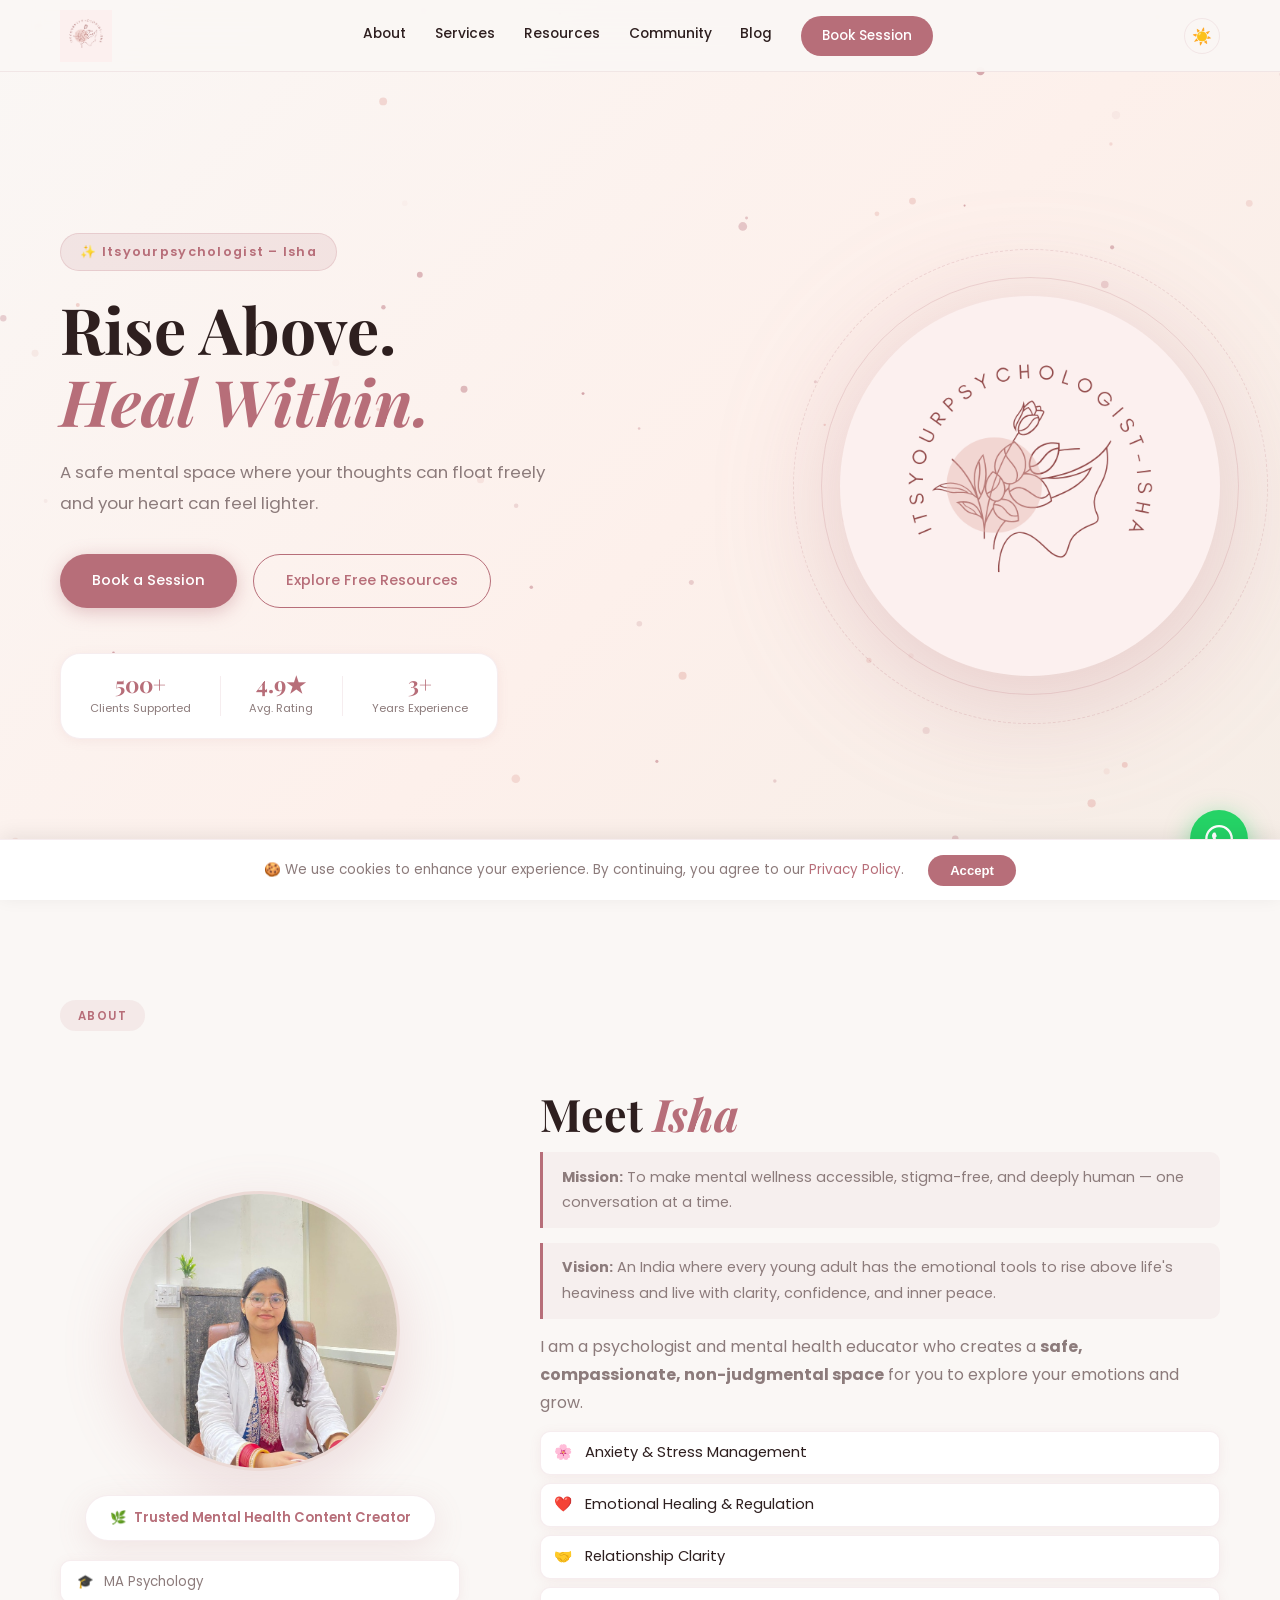
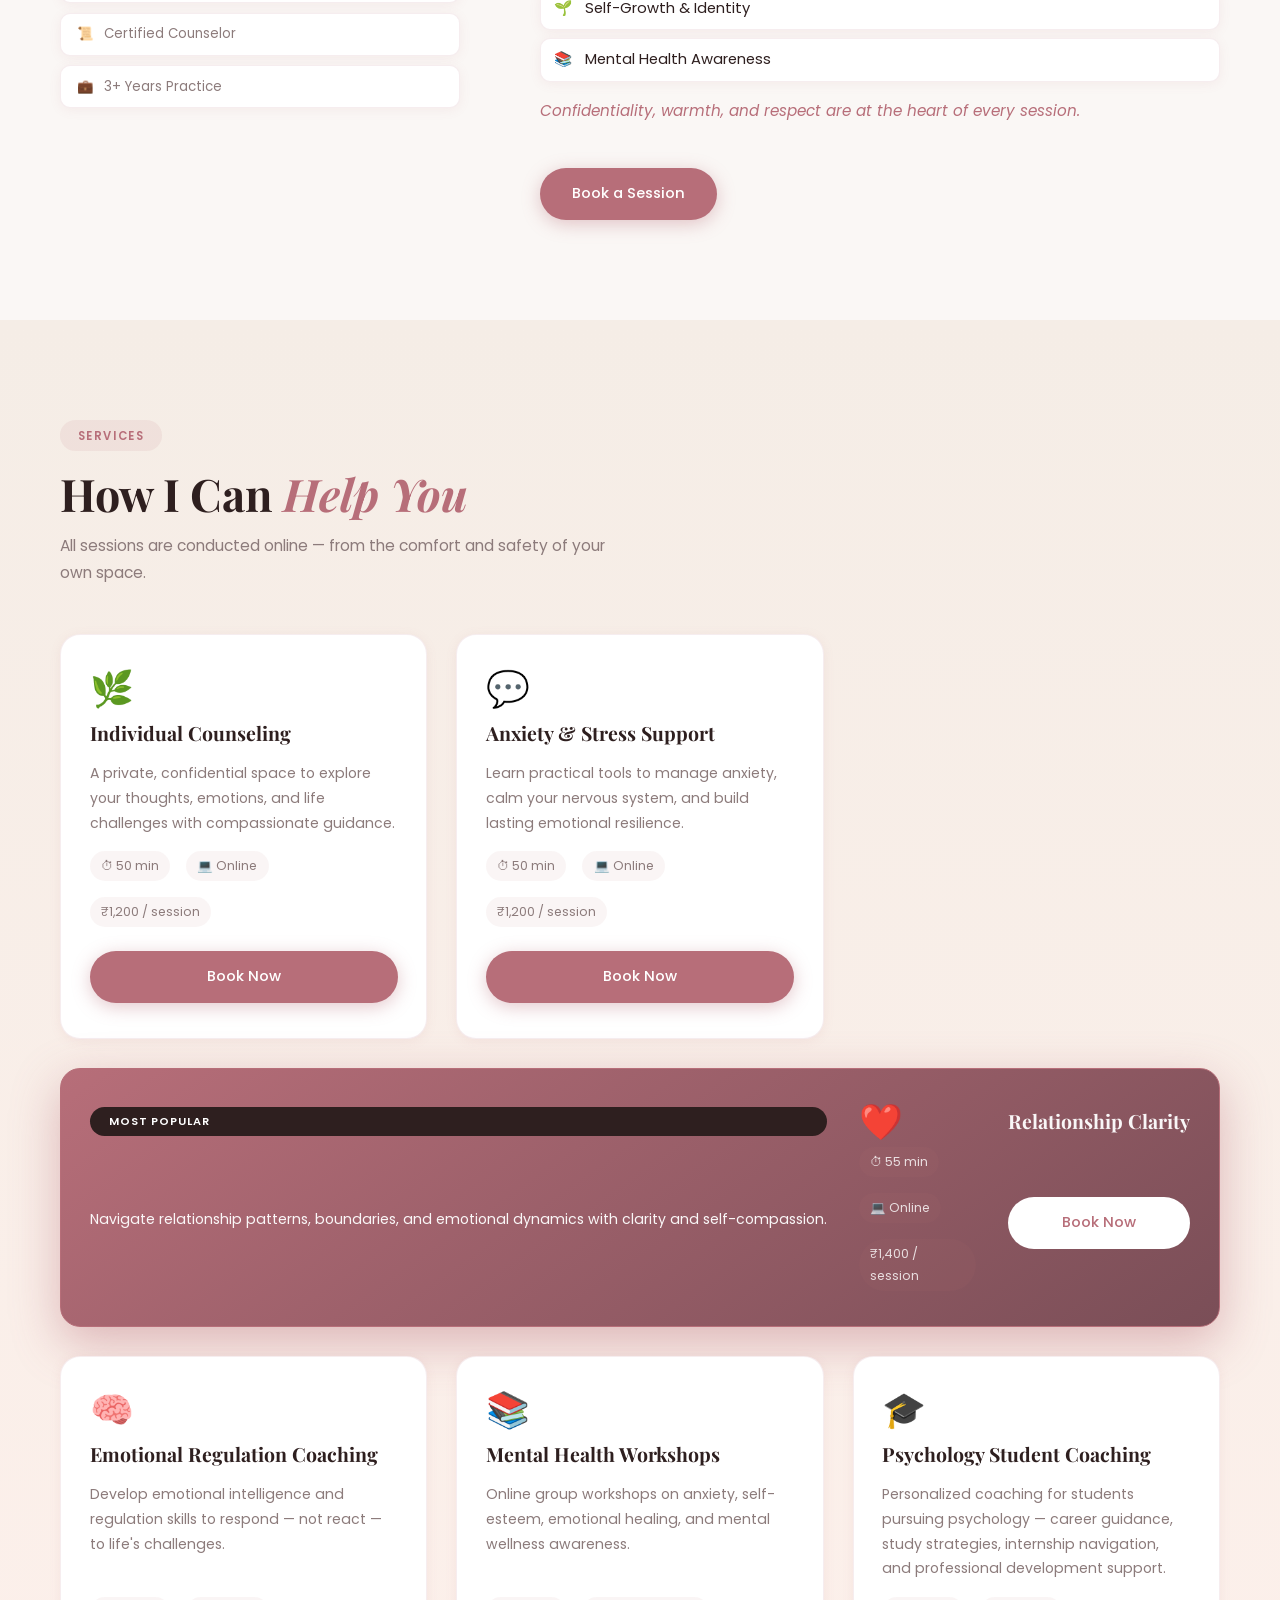
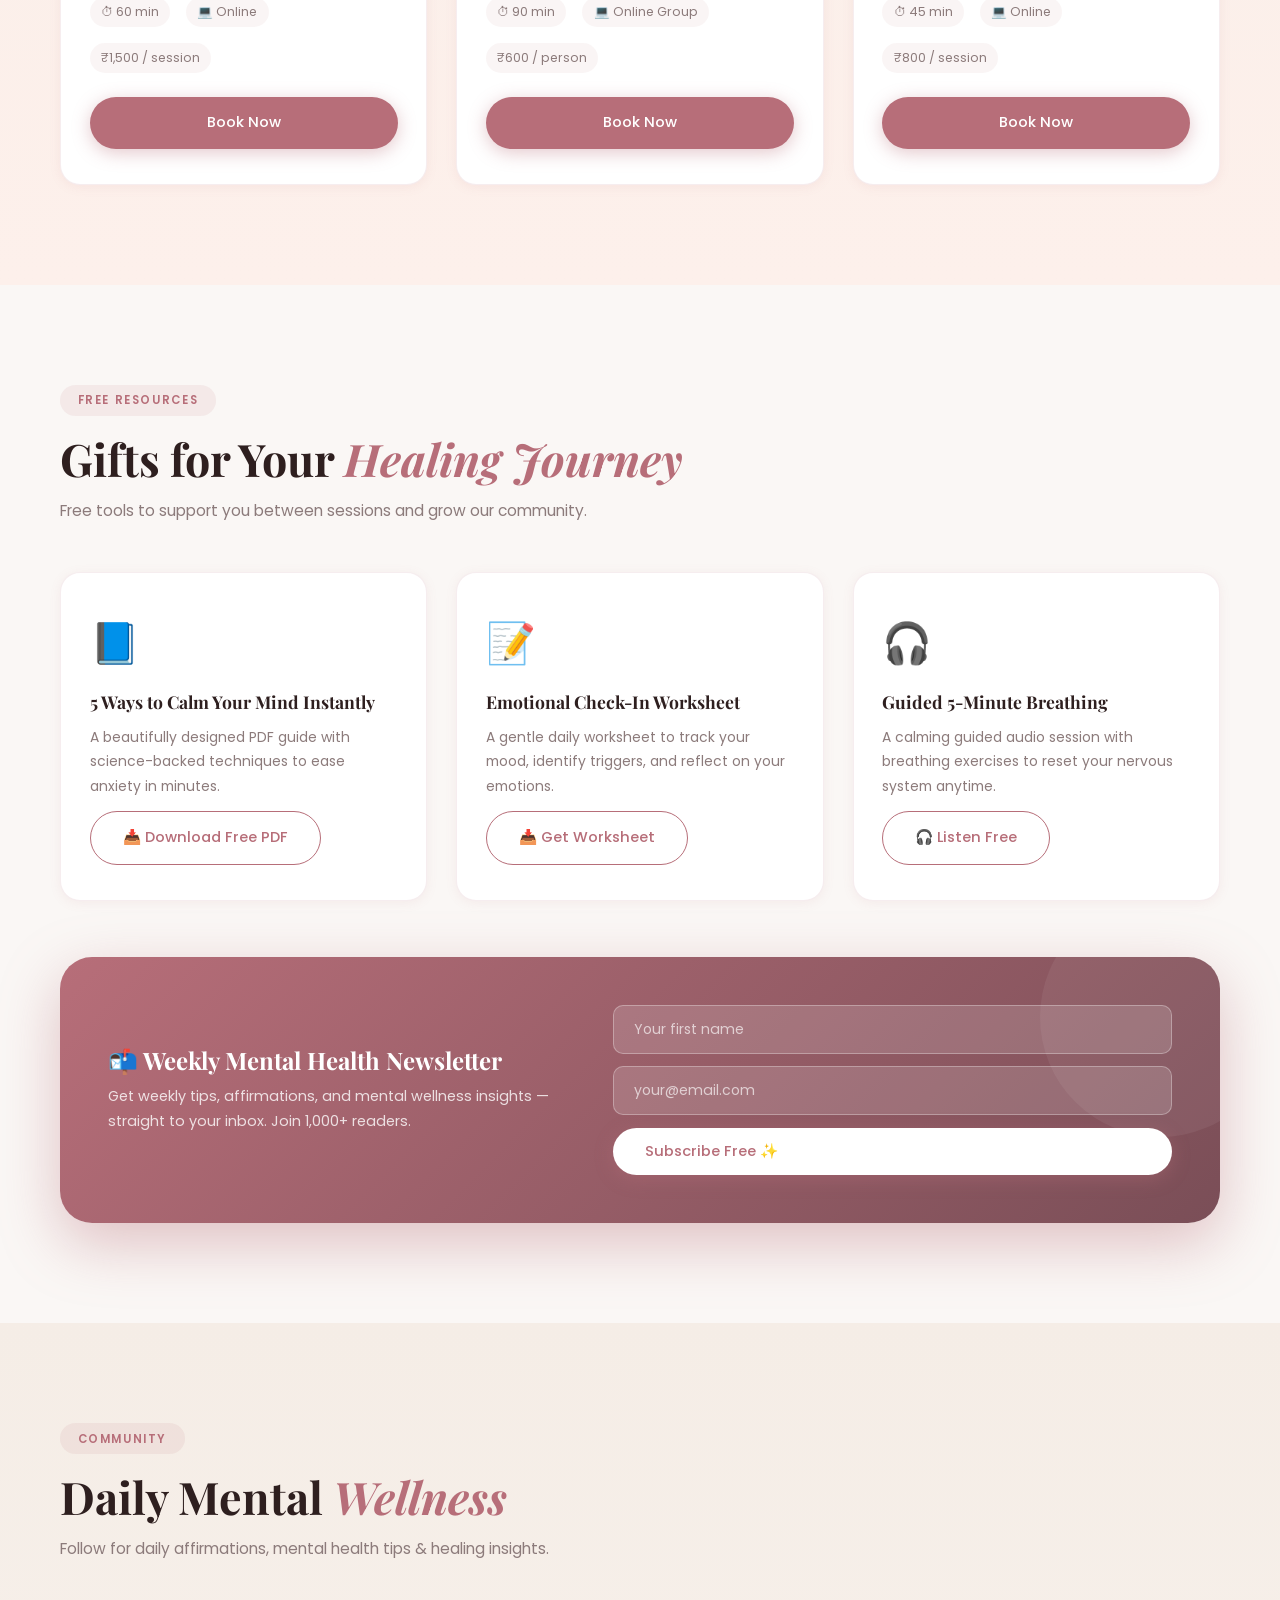
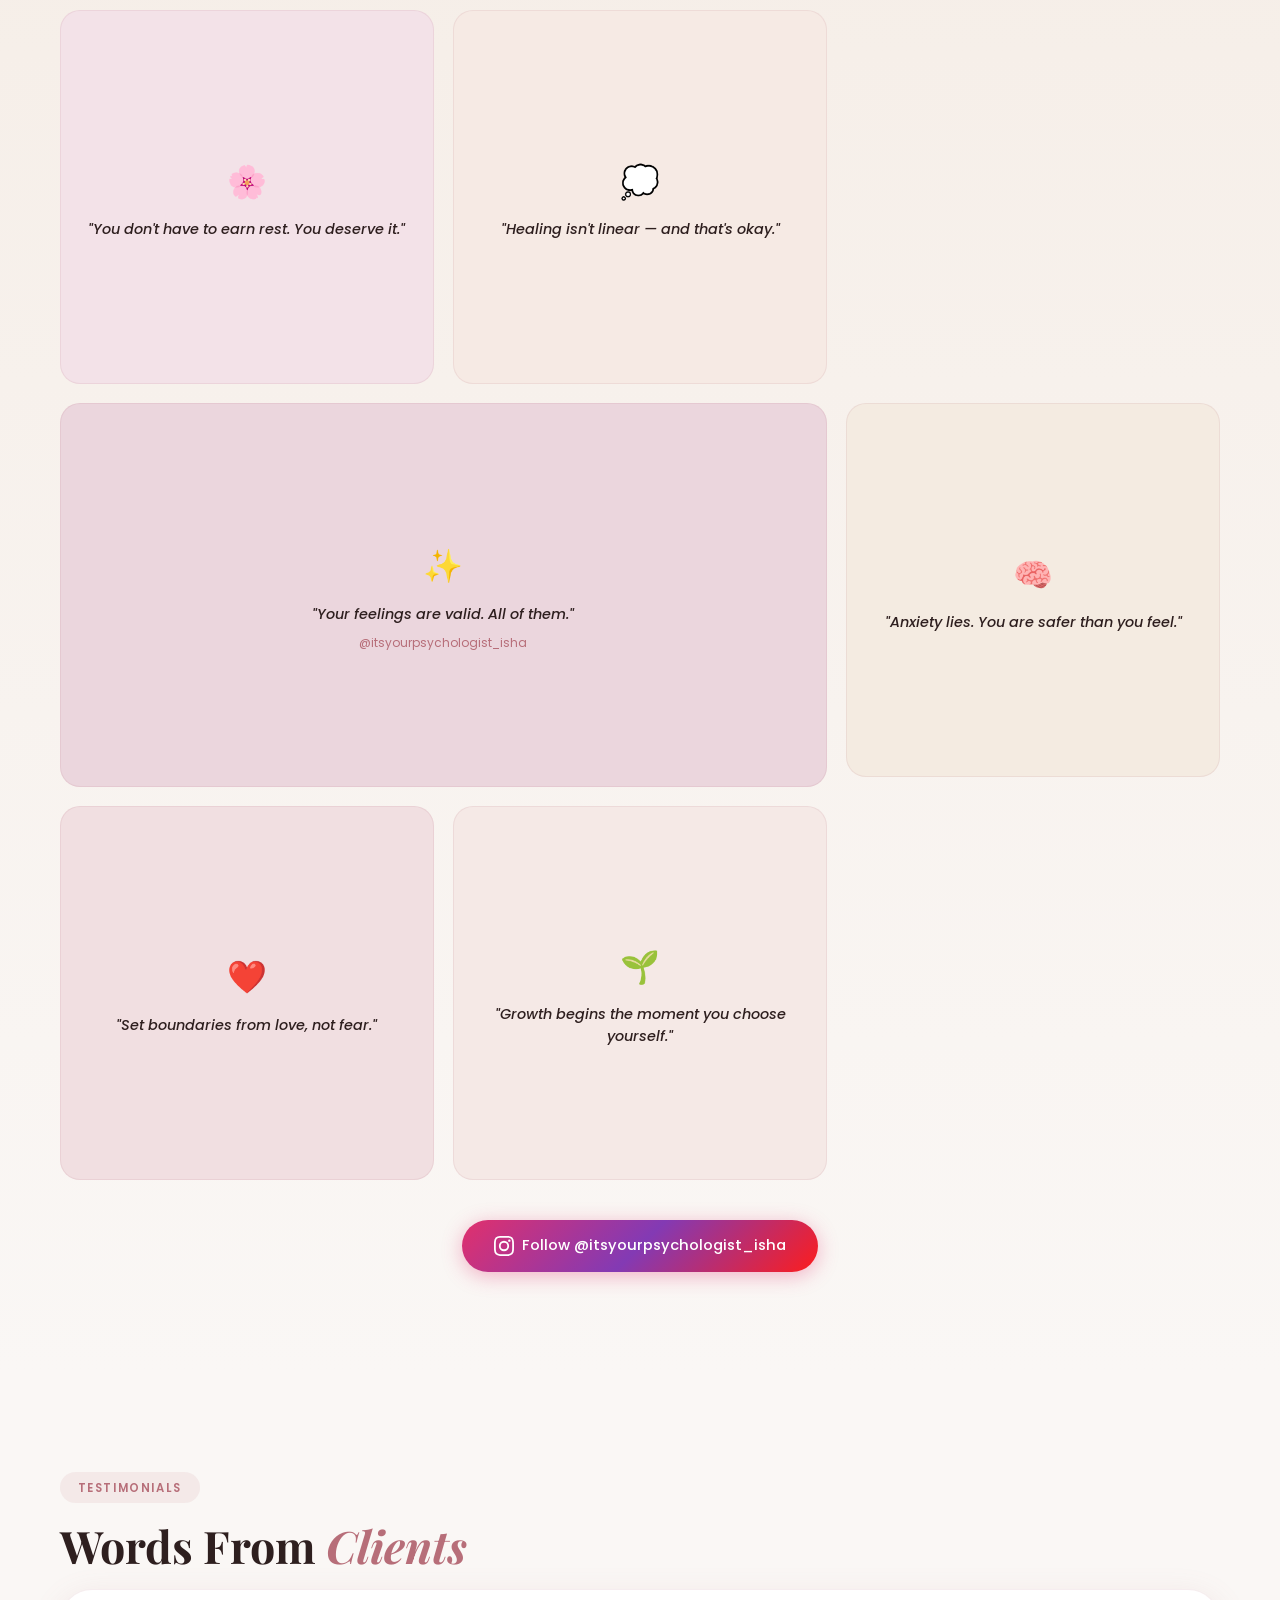
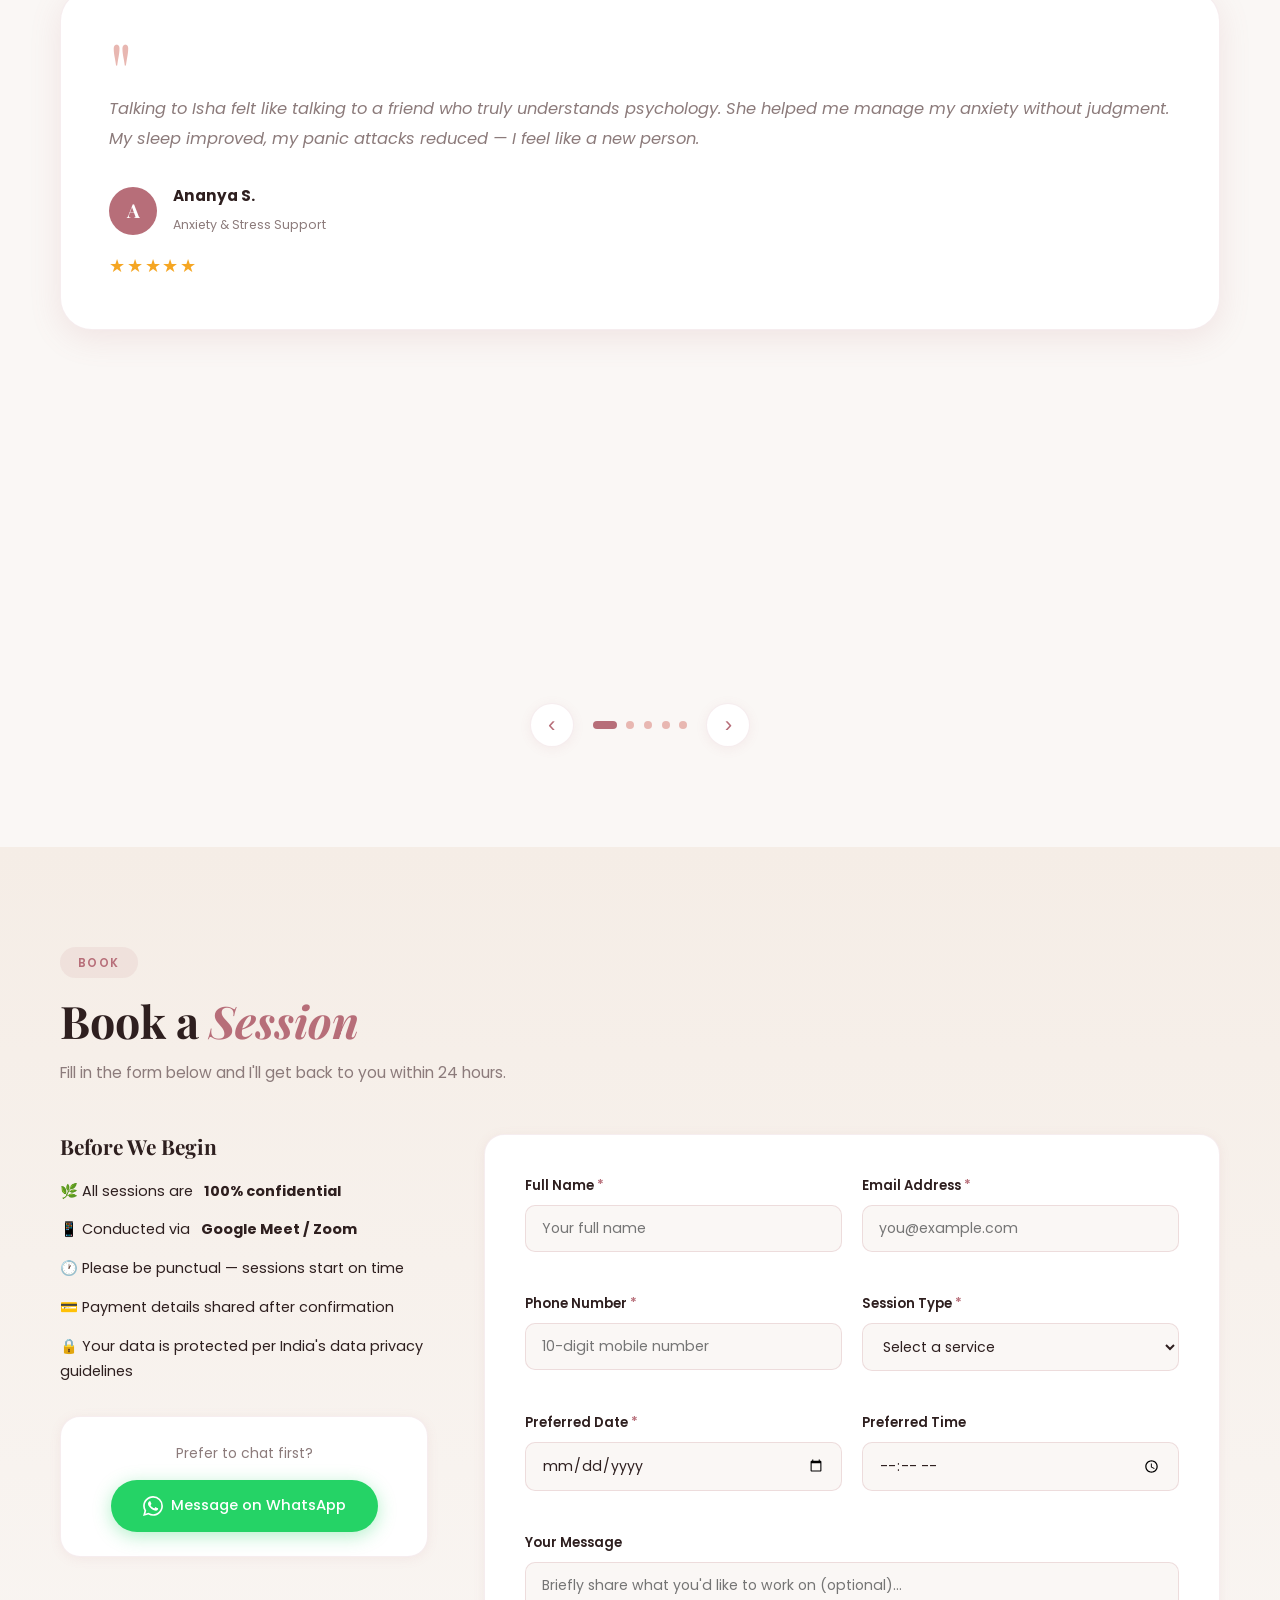
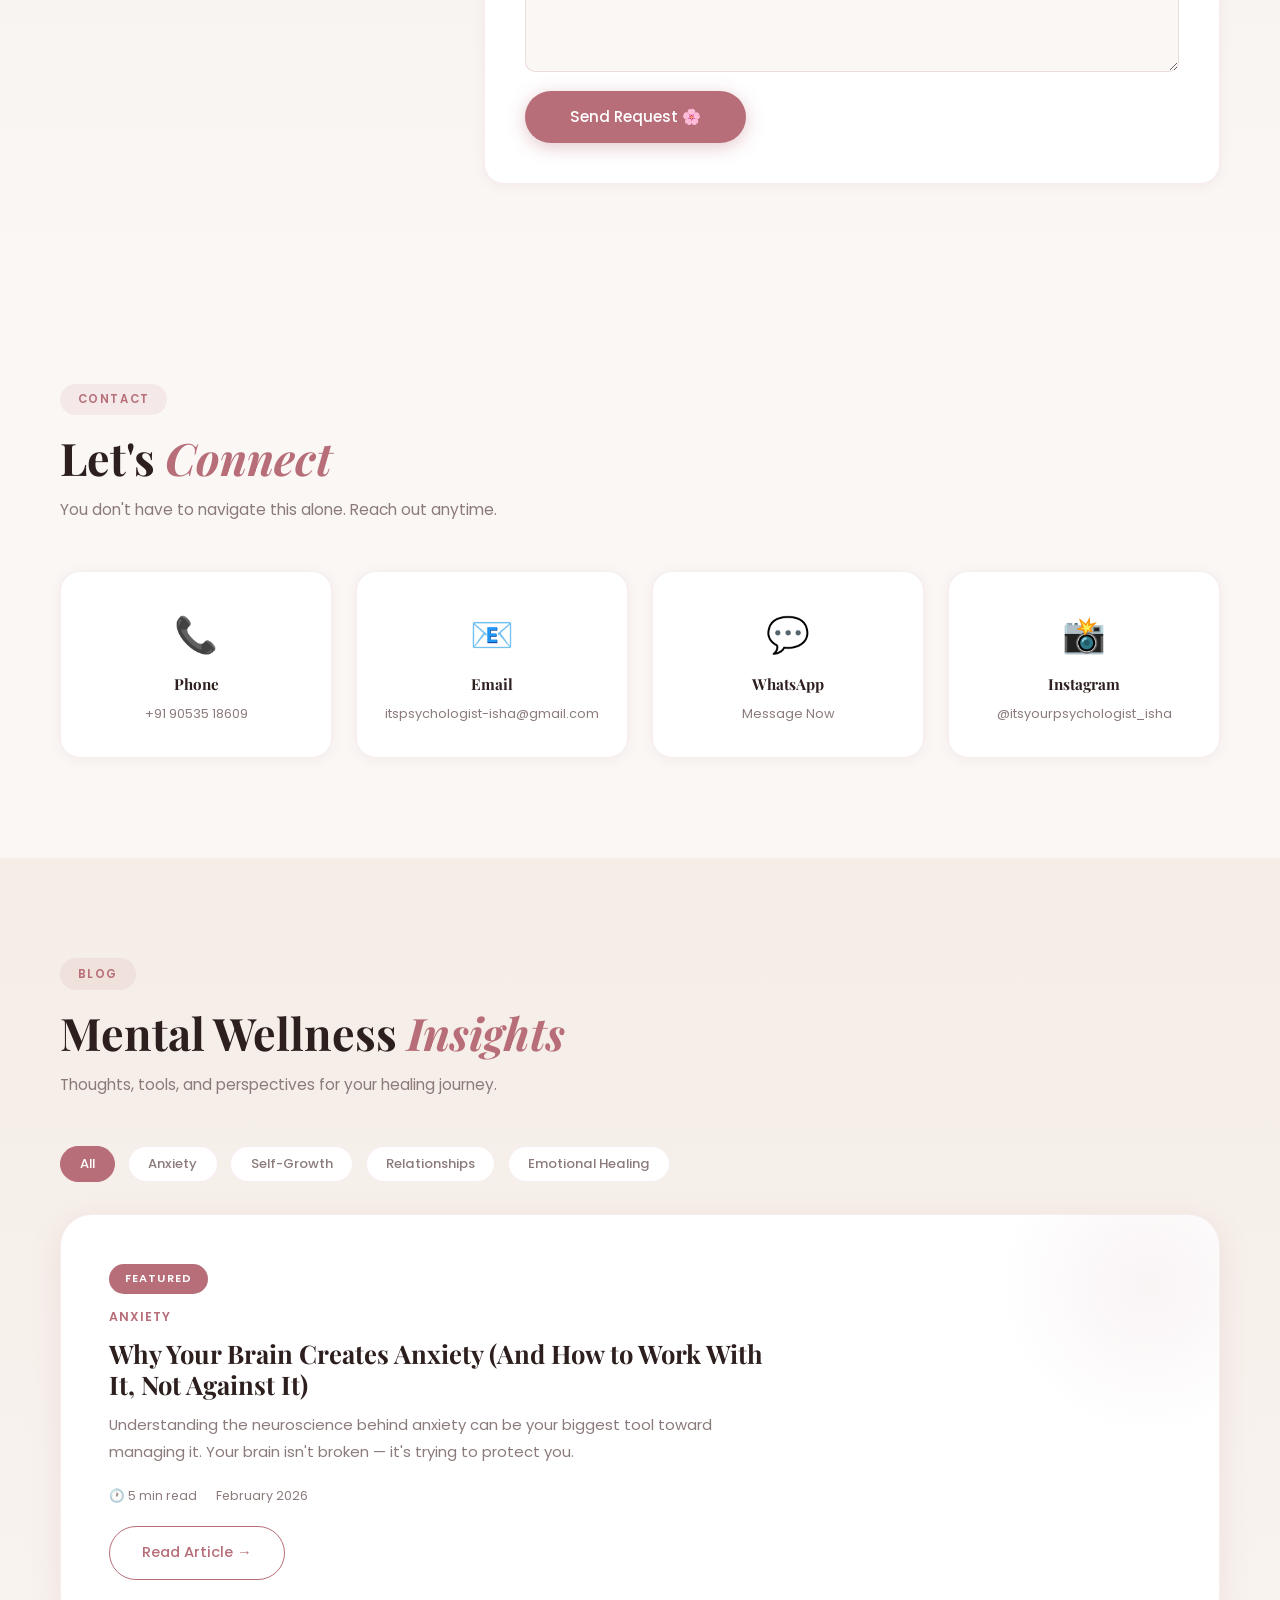
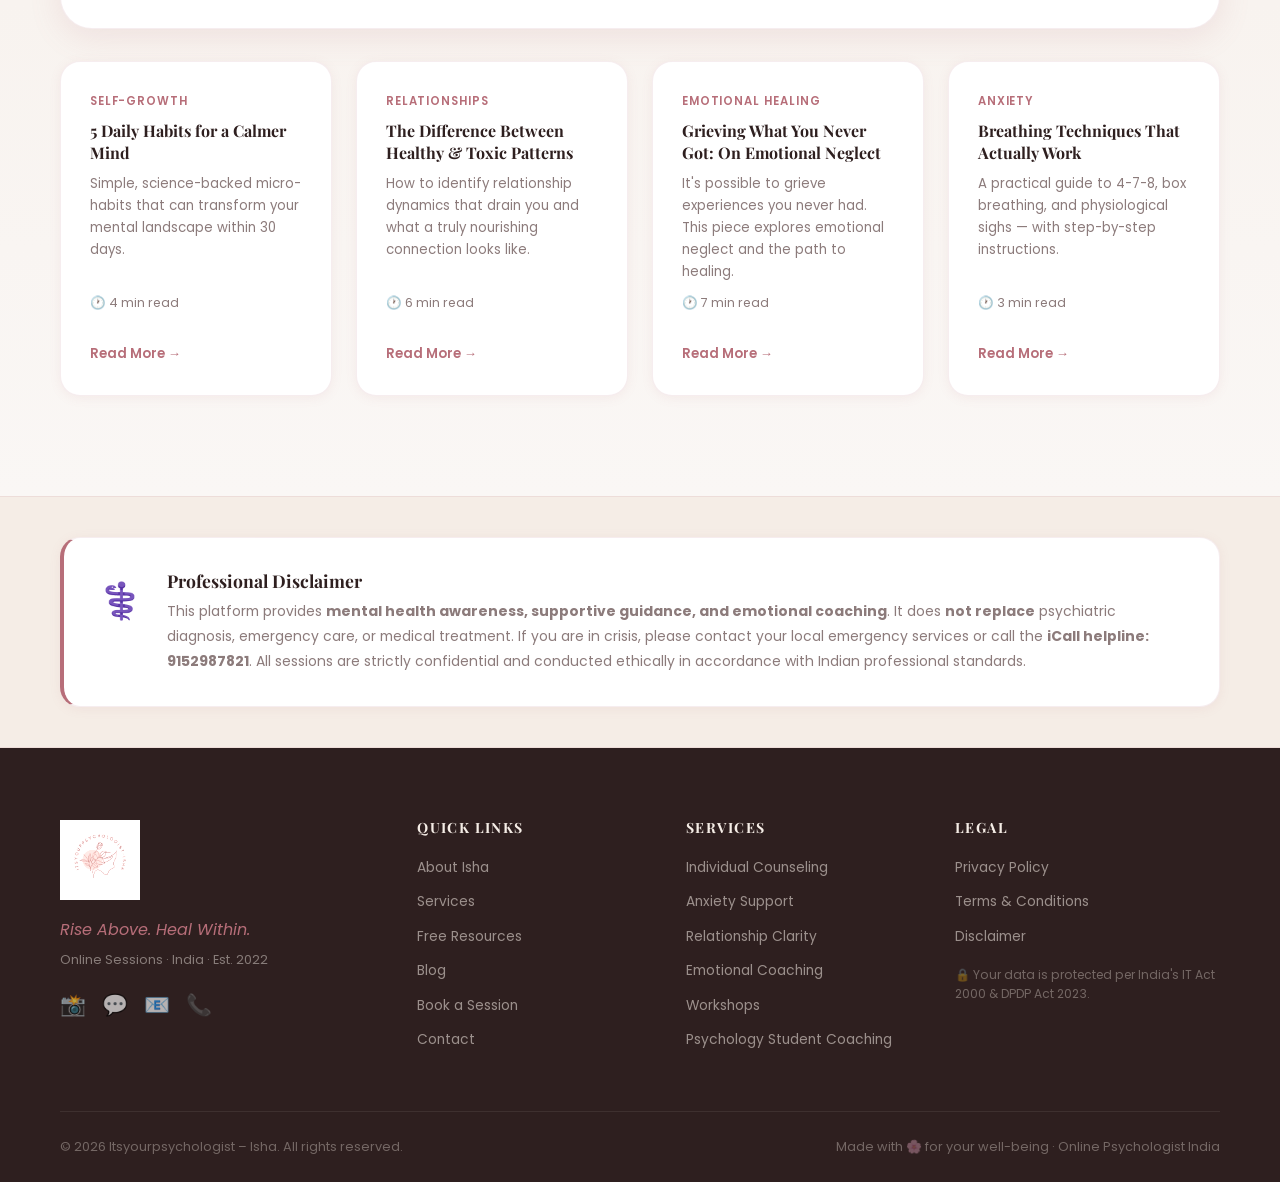
==== index.html @ b80546a3 "Add files via upload" ====
<!DOCTYPE html>
<html lang="en" data-theme="light">

<head>
  <meta charset="UTF-8" />
  <meta name="viewport" content="width=device-width, initial-scale=1.0" />
  <meta name="description"
    content="Itsyourpsychologist – Isha. Online psychologist India. Mental health counseling, anxiety support, emotional healing & relationship counseling sessions online." />
  <meta name="keywords"
    content="online psychologist India, mental health counseling, anxiety support online, emotional healing sessions, relationship counseling India" />
  <meta property="og:title" content="Isha | Rise Above. Heal Within. – Itsyourpsychologist" />
  <meta property="og:description"
    content="A safe mental space where your thoughts can float freely and your heart can feel lighter. Book a session with Isha today." />
  <meta property="og:type" content="website" />
  <meta property="og:image" content="logo.png" />
  <title>Isha | Rise Above. Heal Within. – Itsyourpsychologist</title>

  <!-- Structured Data -->
  <script type="application/ld+json">
  {
    "@context": "https://schema.org",
    "@type": "Person",
    "name": "Isha",
    "jobTitle": "Psychologist",
    "description": "Online psychologist specializing in anxiety, emotional healing, and relationship counseling.",
    "telephone": "+919053518609",
    "email": "itspsychologist-isha@gmail.com",
    "url": "https://itsyourpsychologist-isha.com",
    "sameAs": ["https://instagram.com/itsyourpsychologist_isha"]
  }
  </script>

  <link rel="preconnect" href="https://fonts.googleapis.com" />
  <link rel="preconnect" href="https://fonts.gstatic.com" crossorigin />
  <link
    href="https://fonts.googleapis.com/css2?family=Playfair+Display:ital,wght@0,400;0,600;0,700;1,400&family=Poppins:wght@300;400;500;600&display=swap"
    rel="stylesheet" />
  <link rel="stylesheet" href="style.css" />
</head>

<body>

  <!-- ════ COOKIE NOTICE ════ -->
  <div class="cookie-bar" id="cookieBar">
    <p>🍪 We use cookies to enhance your experience. By continuing, you agree to our <a href="privacy.html">Privacy
        Policy</a>.</p>
    <button class="btn-cookie-accept" id="cookieAccept">Accept</button>
  </div>

  <!-- ════ NAVBAR ════ -->
  <header class="navbar" id="navbar">
    <div class="nav-container">
      <a href="#hero" class="nav-logo" aria-label="Home – Itsyourpsychologist Isha">
        <img src="logo.png" alt="Itsyourpsychologist – Isha Logo" class="nav-logo-img" />
      </a>
      <nav class="nav-links" id="navLinks" aria-label="Main navigation">
        <a href="#about">About</a>
        <a href="#services">Services</a>
        <a href="#resources">Resources</a>
        <a href="#instagram">Community</a>
        <a href="#blog">Blog</a>
        <a href="#booking" class="nav-cta">Book Session</a>
      </nav>
      <div class="nav-extras">
        <button class="dark-toggle" id="darkToggle" aria-label="Toggle dark mode" title="Toggle dark mode">
          <span class="icon-sun">☀️</span>
          <span class="icon-moon">🌙</span>
        </button>
        <button class="hamburger" id="hamburger" aria-label="Toggle menu">
          <span></span><span></span><span></span>
        </button>
      </div>
    </div>
  </header>

  <!-- ════ HERO ════ -->
  <section class="hero" id="hero" aria-label="Hero section">
    <canvas id="particleCanvas" aria-hidden="true"></canvas>
    <div class="hero-inner">
      <div class="hero-content">
        <div class="hero-badge animate-fade-up">✨ Itsyourpsychologist – Isha</div>
        <h1 class="hero-headline animate-fade-up delay-1">Rise Above.<br /><em>Heal Within.</em></h1>
        <p class="hero-sub animate-fade-up delay-2">A safe mental space where your thoughts can float freely<br
            class="br-d" /> and your heart can feel lighter.</p>
        <div class="hero-actions animate-fade-up delay-3">
          <a href="#booking" class="btn btn-primary glow-btn">Book a Session</a>
          <a href="#resources" class="btn btn-outline">Explore Free Resources</a>
        </div>
        <div class="hero-social-proof animate-fade-up delay-4">
          <div class="proof-item"><span class="proof-num">500+</span><span class="proof-label">Clients Supported</span>
          </div>
          <div class="proof-divider"></div>
          <div class="proof-item"><span class="proof-num">4.9★</span><span class="proof-label">Avg. Rating</span></div>
          <div class="proof-divider"></div>
          <div class="proof-item"><span class="proof-num">3+</span><span class="proof-label">Years Experience</span>
          </div>
        </div>
      </div>
      <div class="hero-visual animate-float">
        <div class="hero-logo-wrap">
          <img src="logo.png" alt="Itsyourpsychologist – Isha" class="hero-logo-img" />
          <div class="hero-ring ring1"></div>
          <div class="hero-ring ring2"></div>
        </div>
      </div>
    </div>
    <div class="hero-scroll-hint" aria-hidden="true">
      <span></span><span></span><span></span>
    </div>
  </section>

  <!-- ════ ABOUT ════ -->
  <section class="section about-section" id="about" aria-label="About Isha">
    <div class="container">
      <div class="section-label reveal">About</div>
      <div class="about-grid">
        <div class="about-visual reveal">
          <div class="about-img-frame">
            <img src="isha.jpg" alt="Isha – Psychologist" class="about-logo-display about-photo"
              onerror="this.src='logo.png'" />
          </div>
          <div class="about-badge">
            <span>🌿</span> Trusted Mental Health Content Creator
          </div>
          <div class="about-credentials">
            <div class="cred-item"><span>🎓</span> MA Psychology</div>
            <div class="cred-item"><span>📜</span> Certified Counselor</div>
            <div class="cred-item"><span>💼</span> 3+ Years Practice</div>
          </div>
        </div>
        <div class="about-content reveal">
          <h2 class="section-title">Meet <em>Isha</em></h2>
          <p class="about-mission">
            <strong>Mission:</strong> To make mental wellness accessible, stigma-free, and deeply human — one
            conversation at a time.
          </p>
          <p class="about-vision">
            <strong>Vision:</strong> An India where every young adult has the emotional tools to rise above life's
            heaviness and live with clarity, confidence, and inner peace.
          </p>
          <p>I am a psychologist and mental health educator who creates a <strong>safe, compassionate, non-judgmental
              space</strong> for you to explore your emotions and grow.</p>
          <ul class="about-list">
            <li><span>🌸</span> Anxiety & Stress Management</li>
            <li><span>❤️</span> Emotional Healing & Regulation</li>
            <li><span>🤝</span> Relationship Clarity</li>
            <li><span>🌱</span> Self-Growth & Identity</li>
            <li><span>📚</span> Mental Health Awareness</li>
          </ul>
          <p class="about-closing"><em>Confidentiality, warmth, and respect are at the heart of every session.</em></p>
          <a href="#booking" class="btn btn-primary" style="margin-top:1.8rem">Book a Session</a>
        </div>
      </div>
    </div>
  </section>

  <!-- ════ SERVICES ════ -->
  <section class="section services-section" id="services" aria-label="Services">
    <div class="container">
      <div class="section-label reveal">Services</div>
      <h2 class="section-title reveal">How I Can <em>Help You</em></h2>
      <p class="section-sub reveal">All sessions are conducted online — from the comfort and safety of your own space.
      </p>
      <div class="services-grid">

        <div class="service-card reveal">
          <div class="service-icon-wrap">🌿</div>
          <h3>Individual Counseling</h3>
          <p class="service-desc">A private, confidential space to explore your thoughts, emotions, and life challenges
            with compassionate guidance.</p>
          <div class="service-meta">
            <span>⏱ 50 min</span>
            <span>💻 Online</span>
            <span>₹1,200 / session</span>
          </div>
          <a href="#booking" class="btn btn-primary service-btn">Book Now</a>
        </div>

        <div class="service-card reveal">
          <div class="service-icon-wrap">💬</div>
          <h3>Anxiety & Stress Support</h3>
          <p class="service-desc">Learn practical tools to manage anxiety, calm your nervous system, and build lasting
            emotional resilience.</p>
          <div class="service-meta">
            <span>⏱ 50 min</span>
            <span>💻 Online</span>
            <span>₹1,200 / session</span>
          </div>
          <a href="#booking" class="btn btn-primary service-btn">Book Now</a>
        </div>

        <div class="service-card featured reveal">
          <div class="featured-tag">Most Popular</div>
          <div class="service-icon-wrap">❤️</div>
          <h3>Relationship Clarity</h3>
          <p class="service-desc">Navigate relationship patterns, boundaries, and emotional dynamics with clarity and
            self-compassion.</p>
          <div class="service-meta">
            <span>⏱ 55 min</span>
            <span>💻 Online</span>
            <span>₹1,400 / session</span>
          </div>
          <a href="#booking" class="btn btn-light service-btn">Book Now</a>
        </div>

        <div class="service-card reveal">
          <div class="service-icon-wrap">🧠</div>
          <h3>Emotional Regulation Coaching</h3>
          <p class="service-desc">Develop emotional intelligence and regulation skills to respond — not react — to
            life's challenges.</p>
          <div class="service-meta">
            <span>⏱ 60 min</span>
            <span>💻 Online</span>
            <span>₹1,500 / session</span>
          </div>
          <a href="#booking" class="btn btn-primary service-btn">Book Now</a>
        </div>

        <div class="service-card reveal">
          <div class="service-icon-wrap">📚</div>
          <h3>Mental Health Workshops</h3>
          <p class="service-desc">Online group workshops on anxiety, self-esteem, emotional healing, and mental wellness
            awareness.</p>
          <div class="service-meta">
            <span>⏱ 90 min</span>
            <span>💻 Online Group</span>
            <span>₹600 / person</span>
          </div>
          <a href="#booking" class="btn btn-primary service-btn">Book Now</a>
        </div>

        <div class="service-card reveal">
          <div class="service-icon-wrap">🎓</div>
          <h3>Psychology Student Coaching</h3>
          <p class="service-desc">Personalized coaching for students pursuing psychology — career guidance, study
            strategies, internship navigation, and professional development support.</p>
          <div class="service-meta">
            <span>⏱ 45 min</span>
            <span>💻 Online</span>
            <span>₹800 / session</span>
          </div>
          <a href="#booking" class="btn btn-primary service-btn">Book Now</a>
        </div>

      </div>
    </div>
  </section>

  <!-- ════ FREE RESOURCES ════ -->
  <section class="section resources-section" id="resources" aria-label="Free Resources">
    <div class="container">
      <div class="section-label reveal">Free Resources</div>
      <h2 class="section-title reveal">Gifts for Your <em>Healing Journey</em></h2>
      <p class="section-sub reveal">Free tools to support you between sessions and grow our community.</p>
      <div class="resources-grid">

        <div class="resource-card reveal">
          <div class="resource-icon">📘</div>
          <h3>5 Ways to Calm Your Mind Instantly</h3>
          <p>A beautifully designed PDF guide with science-backed techniques to ease anxiety in minutes.</p>
          <a href="#" class="btn btn-outline resource-btn" onclick="showResourceThankYou(event)">
            📥 Download Free PDF
          </a>
        </div>

        <div class="resource-card reveal">
          <div class="resource-icon">📝</div>
          <h3>Emotional Check-In Worksheet</h3>
          <p>A gentle daily worksheet to track your mood, identify triggers, and reflect on your emotions.</p>
          <a href="#" class="btn btn-outline resource-btn" onclick="showResourceThankYou(event)">
            📥 Get Worksheet
          </a>
        </div>

        <div class="resource-card reveal">
          <div class="resource-icon">🎧</div>
          <h3>Guided 5-Minute Breathing</h3>
          <p>A calming guided audio session with breathing exercises to reset your nervous system anytime.</p>
          <a href="#" class="btn btn-outline resource-btn" onclick="showResourceThankYou(event)">
            🎧 Listen Free
          </a>
        </div>

      </div>

      <!-- Newsletter -->
      <div class="newsletter-box reveal">
        <div class="newsletter-content">
          <h3>📬 Weekly Mental Health Newsletter</h3>
          <p>Get weekly tips, affirmations, and mental wellness insights — straight to your inbox. Join 1,000+ readers.
          </p>
        </div>
        <form class="newsletter-form" id="newsletterForm" novalidate>
          <input type="text" id="nlName" placeholder="Your first name" aria-label="Your name" />
          <input type="email" id="nlEmail" placeholder="your@email.com" aria-label="Your email" required />
          <button type="submit" class="btn btn-primary">Subscribe Free ✨</button>
        </form>
        <div class="newsletter-thanks" id="newsletterThanks" aria-live="polite">
          <span>🌸</span> Welcome! You're now part of the Itsyourpsychologist community.
        </div>
      </div>
    </div>
  </section>

  <!-- Resource thank-you popup -->
  <div class="resource-popup" id="resourcePopup" aria-live="polite">
    <span>🌸</span> Check your email! Your free resource is on its way.
  </div>

  <!-- ════ INSTAGRAM ════ -->
  <section class="section instagram-section" id="instagram" aria-label="Instagram Community">
    <div class="container">
      <div class="section-label reveal">Community</div>
      <h2 class="section-title reveal">Daily Mental <em>Wellness</em></h2>
      <p class="section-sub reveal">Follow for daily affirmations, mental health tips & healing insights.</p>
      <div class="insta-grid reveal">
        <div class="insta-tile" style="--h:hsl(340,40%,92%)">
          <div class="insta-inner"><span>🌸</span>
            <p>"You don't have to earn rest. You deserve it."</p>
          </div>
        </div>
        <div class="insta-tile" style="--h:hsl(20,50%,93%)">
          <div class="insta-inner"><span>💭</span>
            <p>"Healing isn't linear — and that's okay."</p>
          </div>
        </div>
        <div class="insta-tile featured-insta" style="--h:hsl(340,35%,88%)">
          <div class="insta-inner"><span>✨</span>
            <p>"Your feelings are valid. All of them."</p><small>@itsyourpsychologist_isha</small>
          </div>
        </div>
        <div class="insta-tile" style="--h:hsl(30,45%,92%)">
          <div class="insta-inner"><span>🧠</span>
            <p>"Anxiety lies. You are safer than you feel."</p>
          </div>
        </div>
        <div class="insta-tile" style="--h:hsl(355,38%,91%)">
          <div class="insta-inner"><span>❤️</span>
            <p>"Set boundaries from love, not fear."</p>
          </div>
        </div>
        <div class="insta-tile" style="--h:hsl(15,42%,93%)">
          <div class="insta-inner"><span>🌱</span>
            <p>"Growth begins the moment you choose yourself."</p>
          </div>
        </div>
      </div>
      <div class="insta-cta reveal">
        <a href="https://instagram.com/itsyourpsychologist_isha" target="_blank" rel="noopener" class="btn btn-insta">
          <svg width="20" height="20" viewBox="0 0 24 24" fill="currentColor" aria-hidden="true">
            <path
              d="M12 2.163c3.204 0 3.584.012 4.85.07 3.252.148 4.771 1.691 4.919 4.919.058 1.265.069 1.645.069 4.849 0 3.205-.012 3.584-.069 4.849-.149 3.225-1.664 4.771-4.919 4.919-1.266.058-1.644.07-4.85.07-3.204 0-3.584-.012-4.849-.07-3.26-.149-4.771-1.699-4.919-4.92-.058-1.265-.07-1.644-.07-4.849 0-3.204.013-3.583.07-4.849.149-3.227 1.664-4.771 4.919-4.919 1.266-.057 1.645-.069 4.849-.069zM12 0C8.741 0 8.333.014 7.053.072 2.695.272.273 2.69.073 7.052.014 8.333 0 8.741 0 12c0 3.259.014 3.668.072 4.948.2 4.358 2.618 6.78 6.98 6.98C8.333 23.986 8.741 24 12 24c3.259 0 3.668-.014 4.948-.072 4.354-.2 6.782-2.618 6.979-6.98.059-1.28.073-1.689.073-4.948 0-3.259-.014-3.667-.072-4.947-.196-4.354-2.617-6.78-6.979-6.98C15.668.014 15.259 0 12 0zm0 5.838a6.162 6.162 0 100 12.324 6.162 6.162 0 000-12.324zM12 16a4 4 0 110-8 4 4 0 010 8zm6.406-11.845a1.44 1.44 0 100 2.881 1.44 1.44 0 000-2.881z" />
          </svg>
          Follow @itsyourpsychologist_isha
        </a>
      </div>
    </div>
  </section>

  <!-- ════ TESTIMONIALS ════ -->
  <section class="section testimonials-section" id="testimonials" aria-label="Testimonials">
    <div class="container">
      <div class="section-label reveal">Testimonials</div>
      <h2 class="section-title reveal">Words From <em>Clients</em></h2>
      <div class="testimonials-slider" id="testimonialsSlider" aria-live="polite">
        <div class="testimonial-track" id="testimonialTrack">

          <div class="testimonial-card active">
            <div class="testimonial-quote">"</div>
            <p class="testimonial-text">Talking to Isha felt like talking to a friend who truly understands psychology.
              She helped me manage my anxiety without judgment. My sleep improved, my panic attacks reduced — I feel
              like a new person.</p>
            <div class="testimonial-author">
              <div class="author-avatar">A</div>
              <div><strong>Ananya S.</strong><span>Anxiety & Stress Support</span></div>
            </div>
            <div class="testimonial-stars">★★★★★</div>
          </div>

          <div class="testimonial-card">
            <div class="testimonial-quote">"</div>
            <p class="testimonial-text">I was struggling with my relationship and didn't know where to turn. Isha's
              sessions gave me clarity about my own patterns and helped me communicate better. Truly life-changing.</p>
            <div class="testimonial-author">
              <div class="author-avatar" style="background:var(--blush)">R</div>
              <div><strong>Riya M.</strong><span>Relationship Clarity Session</span></div>
            </div>
            <div class="testimonial-stars">★★★★★</div>
          </div>

          <div class="testimonial-card">
            <div class="testimonial-quote">"</div>
            <p class="testimonial-text">The emotional regulation techniques Isha taught me have become part of my daily
              routine. I no longer feel overwhelmed by small things. Her approach is gentle, effective, and deeply
              caring.</p>
            <div class="testimonial-author">
              <div class="author-avatar" style="background:#c5a0a5">K</div>
              <div><strong>Kavya T.</strong><span>Emotional Regulation Coaching</span></div>
            </div>
            <div class="testimonial-stars">★★★★★</div>
          </div>

          <div class="testimonial-card">
            <div class="testimonial-quote">"</div>
            <p class="testimonial-text">Isha's workshop on mental health awareness was eye-opening. She makes complex
              psychology simple and relatable. I highly recommend her to anyone navigating difficult emotions.</p>
            <div class="testimonial-author">
              <div class="author-avatar" style="background:#d4a0a5">P</div>
              <div><strong>Priya D.</strong><span>Mental Health Workshop</span></div>
            </div>
            <div class="testimonial-stars">★★★★★</div>
          </div>

          <div class="testimonial-card">
            <div class="testimonial-quote">"</div>
            <p class="testimonial-text">After just 4 sessions of individual counseling, I found a new sense of
              self-worth and direction. Isha listens without judgment and guides without pressure. I couldn't be more
              grateful.</p>
            <div class="testimonial-author">
              <div class="author-avatar" style="background:#b88a90">S</div>
              <div><strong>Shreya V.</strong><span>Individual Counseling</span></div>
            </div>
            <div class="testimonial-stars">★★★★★</div>
          </div>

        </div>
        <div class="slider-controls">
          <button class="slider-btn" id="prevBtn" aria-label="Previous testimonial">‹</button>
          <div class="slider-dots" id="sliderDots"></div>
          <button class="slider-btn" id="nextBtn" aria-label="Next testimonial">›</button>
        </div>
      </div>
    </div>
  </section>

  <!-- ════ BOOKING ════ -->
  <section class="section booking-section" id="booking" aria-label="Book a Session">
    <div class="container">
      <div class="section-label reveal">Book</div>
      <h2 class="section-title reveal">Book a <em>Session</em></h2>
      <p class="section-sub reveal">Fill in the form below and I'll get back to you within 24 hours.</p>
      <div class="booking-wrapper">
        <div class="booking-info reveal">
          <h3>Before We Begin</h3>
          <ul class="booking-info-list">
            <li>🌿 All sessions are <strong>100% confidential</strong></li>
            <li>📱 Conducted via <strong>Google Meet / Zoom</strong></li>
            <li>🕐 Please be punctual — sessions start on time</li>
            <li>💳 Payment details shared after confirmation</li>
            <li>🔒 Your data is protected per India's data privacy guidelines</li>
          </ul>
          <div class="whatsapp-block">
            <p>Prefer to chat first?</p>
            <a href="https://wa.me/919053518609" target="_blank" rel="noopener" class="btn btn-whatsapp"
              id="whatsapp-btn">
              <svg width="20" height="20" viewBox="0 0 24 24" fill="currentColor" aria-hidden="true">
                <path
                  d="M17.472 14.382c-.297-.149-1.758-.867-2.03-.967-.273-.099-.471-.148-.67.15-.197.297-.767.966-.94 1.164-.173.199-.347.223-.644.075-.297-.15-1.255-.463-2.39-1.475-.883-.788-1.48-1.761-1.653-2.059-.173-.297-.018-.458.13-.606.134-.133.298-.347.446-.52.149-.174.198-.298.298-.497.099-.198.05-.371-.025-.52-.075-.149-.669-1.612-.916-2.207-.242-.579-.487-.5-.669-.51-.173-.008-.371-.01-.57-.01-.198 0-.52.074-.792.372-.272.297-1.04 1.016-1.04 2.479 0 1.462 1.065 2.875 1.213 3.074.149.198 2.096 3.2 5.077 4.487.709.306 1.262.489 1.694.625.712.227 1.36.195 1.871.118.571-.085 1.758-.719 2.006-1.413.248-.694.248-1.289.173-1.413-.074-.124-.272-.198-.57-.347m-5.421 7.403h-.004a9.87 9.87 0 01-5.031-1.378l-.361-.214-3.741.982.998-3.648-.235-.374a9.86 9.86 0 01-1.51-5.26c.001-5.45 4.436-9.884 9.888-9.884 2.64 0 5.122 1.03 6.988 2.898a9.825 9.825 0 012.893 6.994c-.003 5.45-4.437 9.884-9.885 9.884m8.413-18.297A11.815 11.815 0 0012.05 0C5.495 0 .16 5.335.157 11.892c0 2.096.547 4.142 1.588 5.945L.057 24l6.305-1.654a11.882 11.882 0 005.683 1.448h.005c6.554 0 11.89-5.335 11.893-11.893a11.821 11.821 0 00-3.48-8.413z" />
              </svg>
              Message on WhatsApp
            </a>
          </div>
        </div>

        <form class="booking-form reveal" id="bookingForm" novalidate>
          <div class="form-row">
            <div class="form-group">
              <label for="fullName">Full Name <span class="req">*</span></label>
              <input type="text" id="fullName" name="fullName" placeholder="Your full name" autocomplete="name"
                aria-required="true" />
              <span class="field-error" id="fullNameError"></span>
            </div>
            <div class="form-group">
              <label for="email">Email Address <span class="req">*</span></label>
              <input type="email" id="email" name="email" placeholder="you@example.com" autocomplete="email"
                aria-required="true" />
              <span class="field-error" id="emailError"></span>
            </div>
          </div>
          <div class="form-row">
            <div class="form-group">
              <label for="phone">Phone Number <span class="req">*</span></label>
              <input type="tel" id="phone" name="phone" placeholder="10-digit mobile number" autocomplete="tel"
                aria-required="true" />
              <span class="field-error" id="phoneError"></span>
            </div>
            <div class="form-group">
              <label for="sessionType">Session Type <span class="req">*</span></label>
              <select id="sessionType" name="sessionType" aria-required="true">
                <option value="">Select a service</option>
                <option value="counseling">Individual Counseling – ₹1,200</option>
                <option value="anxiety">Anxiety & Stress Support – ₹1,200</option>
                <option value="relationship">Relationship Clarity – ₹1,400</option>
                <option value="coaching">Emotional Regulation Coaching – ₹1,500</option>
                <option value="workshop">Mental Health Workshop – ₹600</option>
                <option value="student-coaching">Psychology Student Coaching – ₹800</option>
              </select>
              <span class="field-error" id="sessionTypeError"></span>
            </div>
          </div>
          <div class="form-row">
            <div class="form-group">
              <label for="preferredDate">Preferred Date <span class="req">*</span></label>
              <input type="date" id="preferredDate" name="preferredDate" aria-required="true" />
              <span class="field-error" id="preferredDateError"></span>
            </div>
            <div class="form-group">
              <label for="preferredTime">Preferred Time</label>
              <input type="time" id="preferredTime" name="preferredTime" />
            </div>
          </div>
          <div class="form-group">
            <label for="message">Your Message</label>
            <textarea id="message" name="message" rows="4"
              placeholder="Briefly share what you'd like to work on (optional)…"></textarea>
          </div>
          <button type="submit" class="btn btn-primary btn-submit" id="submitBtn">Send Request 🌸</button>
        </form>
      </div>
    </div>
  </section>

  <!-- ════ CONTACT ════ -->
  <section class="section contact-section" id="contact" aria-label="Contact">
    <div class="container">
      <div class="section-label reveal">Contact</div>
      <h2 class="section-title reveal">Let's <em>Connect</em></h2>
      <p class="section-sub reveal">You don't have to navigate this alone. Reach out anytime.</p>
      <div class="contact-cards">
        <a href="tel:+919053518609" class="contact-card reveal" aria-label="Call Isha">
          <div class="contact-card-icon">📞</div>
          <h4>Phone</h4>
          <span>+91 90535 18609</span>
        </a>
        <a href="mailto:itspsychologist-isha@gmail.com" class="contact-card reveal" aria-label="Email Isha">
          <div class="contact-card-icon">📧</div>
          <h4>Email</h4>
          <span>itspsychologist-isha@gmail.com</span>
        </a>
        <a href="https://wa.me/919053518609" target="_blank" rel="noopener" class="contact-card reveal"
          aria-label="WhatsApp Isha">
          <div class="contact-card-icon">💬</div>
          <h4>WhatsApp</h4>
          <span>Message Now</span>
        </a>
        <a href="https://instagram.com/itsyourpsychologist_isha" target="_blank" rel="noopener"
          class="contact-card reveal" aria-label="Instagram">
          <div class="contact-card-icon">📸</div>
          <h4>Instagram</h4>
          <span>@itsyourpsychologist_isha</span>
        </a>
      </div>
    </div>
  </section>

  <!-- ════ BLOG ════ -->
  <section class="section blog-section" id="blog" aria-label="Blog">
    <div class="container">
      <div class="section-label reveal">Blog</div>
      <h2 class="section-title reveal">Mental Wellness <em>Insights</em></h2>
      <p class="section-sub reveal">Thoughts, tools, and perspectives for your healing journey.</p>
      <div class="blog-categories reveal">
        <button class="cat-btn active" data-cat="all">All</button>
        <button class="cat-btn" data-cat="anxiety">Anxiety</button>
        <button class="cat-btn" data-cat="self-growth">Self-Growth</button>
        <button class="cat-btn" data-cat="relationships">Relationships</button>
        <button class="cat-btn" data-cat="healing">Emotional Healing</button>
      </div>
      <div class="blog-featured reveal">
        <div class="blog-featured-card">
          <div class="blog-featured-label">Featured</div>
          <div class="blog-featured-cat">Anxiety</div>
          <h3>Why Your Brain Creates Anxiety (And How to Work With It, Not Against It)</h3>
          <p>Understanding the neuroscience behind anxiety can be your biggest tool toward managing it. Your brain isn't
            broken — it's trying to protect you.</p>
          <div class="blog-meta"><span>🕐 5 min read</span><span>February 2026</span></div>
          <a href="#" class="btn btn-outline">Read Article →</a>
        </div>
      </div>
      <div class="blog-grid">
        <div class="blog-card reveal" data-cat="self-growth">
          <div class="blog-card-cat">Self-Growth</div>
          <h4>5 Daily Habits for a Calmer Mind</h4>
          <p>Simple, science-backed micro-habits that can transform your mental landscape within 30 days.</p>
          <div class="blog-meta"><span>🕐 4 min read</span></div>
          <a href="#" class="read-more">Read More →</a>
        </div>
        <div class="blog-card reveal" data-cat="relationships">
          <div class="blog-card-cat">Relationships</div>
          <h4>The Difference Between Healthy & Toxic Patterns</h4>
          <p>How to identify relationship dynamics that drain you and what a truly nourishing connection looks like.</p>
          <div class="blog-meta"><span>🕐 6 min read</span></div>
          <a href="#" class="read-more">Read More →</a>
        </div>
        <div class="blog-card reveal" data-cat="healing">
          <div class="blog-card-cat">Emotional Healing</div>
          <h4>Grieving What You Never Got: On Emotional Neglect</h4>
          <p>It's possible to grieve experiences you never had. This piece explores emotional neglect and the path to
            healing.</p>
          <div class="blog-meta"><span>🕐 7 min read</span></div>
          <a href="#" class="read-more">Read More →</a>
        </div>
        <div class="blog-card reveal" data-cat="anxiety">
          <div class="blog-card-cat">Anxiety</div>
          <h4>Breathing Techniques That Actually Work</h4>
          <p>A practical guide to 4-7-8, box breathing, and physiological sighs — with step-by-step instructions.</p>
          <div class="blog-meta"><span>🕐 3 min read</span></div>
          <a href="#" class="read-more">Read More →</a>
        </div>
      </div>
    </div>
  </section>

  <!-- ════ DISCLAIMER ════ -->
  <section class="disclaimer-section" id="disclaimer" aria-label="Therapy Disclaimer">
    <div class="container">
      <div class="disclaimer-box reveal">
        <div class="disclaimer-icon">⚕️</div>
        <div>
          <h4>Professional Disclaimer</h4>
          <p>This platform provides <strong>mental health awareness, supportive guidance, and emotional
              coaching</strong>. It does <strong>not replace</strong> psychiatric diagnosis, emergency care, or medical
            treatment. If you are in crisis, please contact your local emergency services or call the <strong>iCall
              helpline: 9152987821</strong>. All sessions are strictly confidential and conducted ethically in
            accordance with Indian professional standards.</p>
        </div>
      </div>
    </div>
  </section>

  <!-- ════ FOOTER ════ -->
  <footer class="footer" aria-label="Footer">
    <div class="container">
      <div class="footer-grid">
        <div class="footer-brand">
          <img src="logo.png" alt="Itsyourpsychologist – Isha" class="footer-logo-img" />
          <p class="footer-tagline"><em>Rise Above. Heal Within.</em></p>
          <p class="footer-note">Online Sessions · India · Est. 2022</p>
          <div class="footer-socials">
            <a href="https://instagram.com/itsyourpsychologist_isha" target="_blank" rel="noopener"
              aria-label="Instagram">📸</a>
            <a href="https://wa.me/919053518609" target="_blank" rel="noopener" aria-label="WhatsApp">💬</a>
            <a href="mailto:itspsychologist-isha@gmail.com" aria-label="Email">📧</a>
            <a href="tel:+919053518609" aria-label="Phone">📞</a>
          </div>
        </div>
        <div class="footer-links">
          <h5>Quick Links</h5>
          <a href="#about">About Isha</a>
          <a href="#services">Services</a>
          <a href="#resources">Free Resources</a>
          <a href="#blog">Blog</a>
          <a href="#booking">Book a Session</a>
          <a href="#contact">Contact</a>
        </div>
        <div class="footer-links">
          <h5>Services</h5>
          <a href="#services">Individual Counseling</a>
          <a href="#services">Anxiety Support</a>
          <a href="#services">Relationship Clarity</a>
          <a href="#services">Emotional Coaching</a>
          <a href="#services">Workshops</a>
          <a href="#services">Psychology Student Coaching</a>
        </div>
        <div class="footer-links">
          <h5>Legal</h5>
          <a href="privacy.html">Privacy Policy</a>
          <a href="terms.html">Terms & Conditions</a>
          <a href="#disclaimer">Disclaimer</a>
          <p class="footer-data-note">🔒 Your data is protected per India's IT Act 2000 & DPDP Act 2023.</p>
        </div>
      </div>
      <div class="footer-bottom">
        <p>© 2026 Itsyourpsychologist – Isha. All rights reserved.</p>
        <p>Made with 🌸 for your well-being · Online Psychologist India</p>
      </div>
    </div>
  </footer>

  <!-- ════ BOOKING SUCCESS POPUP ════ -->
  <div class="popup-overlay" id="popupOverlay" role="dialog" aria-modal="true" aria-label="Booking Confirmation">
    <div class="popup-box">
      <div class="popup-icon">🌸</div>
      <h3>Thank You!</h3>
      <p>Your session request has been received. Isha will reach out within <strong>24 hours</strong>.</p>
      <p class="popup-sub">Please check your email for confirmation details.</p>
      <button class="btn btn-primary" id="popupClose">Close</button>
    </div>
  </div>

  <!-- ════ WHATSAPP FLOATING ════ -->
  <a href="https://wa.me/919053518609" target="_blank" rel="noopener" class="whatsapp-float"
    aria-label="Chat on WhatsApp" title="Chat on WhatsApp">
    <svg width="28" height="28" viewBox="0 0 24 24" fill="currentColor" aria-hidden="true">
      <path
        d="M17.472 14.382c-.297-.149-1.758-.867-2.03-.967-.273-.099-.471-.148-.67.15-.197.297-.767.966-.94 1.164-.173.199-.347.223-.644.075-.297-.15-1.255-.463-2.39-1.475-.883-.788-1.48-1.761-1.653-2.059-.173-.297-.018-.458.13-.606.134-.133.298-.347.446-.52.149-.174.198-.298.298-.497.099-.198.05-.371-.025-.52-.075-.149-.669-1.612-.916-2.207-.242-.579-.487-.5-.669-.51-.173-.008-.371-.01-.57-.01-.198 0-.52.074-.792.372-.272.297-1.04 1.016-1.04 2.479 0 1.462 1.065 2.875 1.213 3.074.149.198 2.096 3.2 5.077 4.487.709.306 1.262.489 1.694.625.712.227 1.36.195 1.871.118.571-.085 1.758-.719 2.006-1.413.248-.694.248-1.289.173-1.413-.074-.124-.272-.198-.57-.347m-5.421 7.403h-.004a9.87 9.87 0 01-5.031-1.378l-.361-.214-3.741.982.998-3.648-.235-.374a9.86 9.86 0 01-1.51-5.26c.001-5.45 4.436-9.884 9.888-9.884 2.64 0 5.122 1.03 6.988 2.898a9.825 9.825 0 012.893 6.994c-.003 5.45-4.437 9.884-9.885 9.884m8.413-18.297A11.815 11.815 0 0012.05 0C5.495 0 .16 5.335.157 11.892c0 2.096.547 4.142 1.588 5.945L.057 24l6.305-1.654a11.882 11.882 0 005.683 1.448h.005c6.554 0 11.89-5.335 11.893-11.893a11.821 11.821 0 00-3.48-8.413z" />
    </svg>
  </a>

  <!-- ════ SCROLL TO TOP ════ -->
  <button class="scroll-top" id="scrollTop" aria-label="Scroll to top">↑</button>

  <script src="script.js"></script>
</body>

</html>
---- style.css ----
/* ═══════════════════════════════════════════════════
   ITSYOURPSYCHOLOGIST – ISHA
   Antigravity Mindspace  |  style.css v4.0
   ═══════════════════════════════════════════════════ */

/* ── TOKENS ── */
:root {
  --rose: #B76E79;
  --rose-dark: #9a5561;
  --rose-deeper: #7A4E57;
  --blush: #E8B7B1;
  --beige: #F5EDE6;
  --soft-white: #FAF7F5;
  --warm-gray: #8C7B7B;
  --dark: #2E1F1F;
  --card-bg: #FFFFFF;
  --border: rgba(183, 110, 121, .12);
  --shadow-sm: 0 2px 12px rgba(183, 110, 121, .09);
  --shadow-md: 0 8px 32px rgba(183, 110, 121, .14);
  --shadow-lg: 0 18px 60px rgba(183, 110, 121, .20);
  --radius-sm: 10px;
  --radius-md: 20px;
  --radius-lg: 32px;
  --transition: .3s ease;
  --nav-h: 72px;
}

[data-theme="dark"] {
  --soft-white: #1a1014;
  --beige: #231519;
  --card-bg: #2a1820;
  --dark: #F5EDE6;
  --warm-gray: #c4a9a9;
  --border: rgba(232, 183, 177, .10);
  --shadow-sm: 0 2px 12px rgba(0, 0, 0, .30);
  --shadow-md: 0 8px 32px rgba(0, 0, 0, .40);
  --shadow-lg: 0 18px 60px rgba(0, 0, 0, .50);
}

/* ── RESET ── */
*,
*::before,
*::after {
  margin: 0;
  padding: 0;
  box-sizing: border-box;
}

html {
  scroll-behavior: smooth;
  font-size: 16px;
}

body {
  font-family: 'Poppins', sans-serif;
  background: var(--soft-white);
  color: var(--dark);
  line-height: 1.75;
  overflow-x: hidden;
  transition: background .4s, color .4s;
}

h1,
h2,
h3,
h4,
h5 {
  font-family: 'Playfair Display', serif;
  line-height: 1.2;
}

em {
  font-style: italic;
  color: var(--rose);
}

a {
  color: var(--rose);
  text-decoration: none;
  transition: color var(--transition);
}

a:hover {
  color: var(--rose-dark);
}

img,
svg {
  display: block;
  max-width: 100%;
}

ul {
  list-style: none;
}

/* ── CONTAINER & SECTIONS ── */
.container {
  width: min(1160px, 92%);
  margin: 0 auto;
}

.section {
  padding: 100px 0;
}

.section-label {
  display: inline-block;
  background: rgba(183, 110, 121, .1);
  color: var(--rose);
  font-size: .72rem;
  font-weight: 600;
  letter-spacing: .14em;
  text-transform: uppercase;
  padding: .35rem 1.1rem;
  border-radius: 50px;
  margin-bottom: 1rem;
}

.section-title {
  font-size: clamp(1.9rem, 4vw, 2.8rem);
  margin-bottom: .7rem;
}

.section-sub {
  color: var(--warm-gray);
  font-size: .97rem;
  max-width: 580px;
  margin-bottom: 3rem;
}

/* ── BUTTONS ── */
.btn {
  display: inline-flex;
  align-items: center;
  gap: .5rem;
  padding: .82rem 2rem;
  border-radius: 50px;
  font-family: 'Poppins', sans-serif;
  font-size: .92rem;
  font-weight: 500;
  cursor: pointer;
  border: none;
  text-decoration: none;
  transition: all var(--transition);
  white-space: nowrap;
}

.btn-primary {
  background: var(--rose);
  color: #fff;
  box-shadow: 0 4px 18px rgba(183, 110, 121, .38);
}

.btn-primary:hover {
  background: var(--rose-dark);
  color: #fff;
  transform: translateY(-3px);
  box-shadow: 0 8px 28px rgba(183, 110, 121, .48);
}

.btn-outline {
  background: transparent;
  color: var(--rose);
  border: 1.5px solid var(--rose);
}

.btn-outline:hover {
  background: var(--rose);
  color: #fff;
  transform: translateY(-3px);
}

.btn-light {
  background: #fff;
  color: var(--rose);
}

.btn-light:hover {
  background: var(--beige);
  color: var(--rose);
  transform: translateY(-3px);
}

.btn-whatsapp {
  background: #25D366;
  color: #fff;
  box-shadow: 0 4px 18px rgba(37, 211, 102, .35);
}

.btn-whatsapp:hover {
  background: #1ebe5d;
  color: #fff;
  transform: translateY(-3px);
}

.btn-insta {
  background: linear-gradient(135deg, #e1306c, #833ab4, #fd1d1d);
  color: #fff;
  box-shadow: 0 4px 20px rgba(225, 48, 108, .35);
}

.btn-insta:hover {
  transform: translateY(-3px);
  box-shadow: 0 8px 32px rgba(225, 48, 108, .45);
}

.glow-btn {
  animation: glowPulse 3s ease-in-out infinite;
}

@keyframes glowPulse {

  0%,
  100% {
    box-shadow: 0 4px 18px rgba(183, 110, 121, .38);
  }

  50% {
    box-shadow: 0 4px 32px rgba(183, 110, 121, .70);
  }
}

/* ── COOKIE BAR ── */
.cookie-bar {
  position: fixed;
  bottom: 0;
  left: 0;
  right: 0;
  z-index: 9999;
  background: var(--card-bg);
  border-top: 1px solid var(--border);
  padding: .9rem 2rem;
  display: flex;
  align-items: center;
  justify-content: center;
  gap: 1.5rem;
  flex-wrap: wrap;
  box-shadow: 0 -4px 20px rgba(0, 0, 0, .08);
  transform: translateY(100%);
  transition: transform .4s ease;
}

.cookie-bar.show {
  transform: translateY(0);
}

.cookie-bar p {
  font-size: .84rem;
  color: var(--warm-gray);
}

.btn-cookie-accept {
  background: var(--rose);
  color: #fff;
  border: none;
  border-radius: 50px;
  padding: .5rem 1.4rem;
  font-size: .82rem;
  font-weight: 600;
  cursor: pointer;
  transition: background var(--transition);
}

.btn-cookie-accept:hover {
  background: var(--rose-dark);
}

/* ── NAVBAR ── */
.navbar {
  position: fixed;
  top: 0;
  left: 0;
  right: 0;
  z-index: 1000;
  background: rgba(250, 247, 245, .92);
  backdrop-filter: blur(18px);
  -webkit-backdrop-filter: blur(18px);
  border-bottom: 1px solid var(--border);
  transition: box-shadow var(--transition), background .4s;
  height: var(--nav-h);
}

[data-theme="dark"] .navbar {
  background: rgba(26, 16, 20, .92);
}

.navbar.scrolled {
  box-shadow: var(--shadow-md);
}

.nav-container {
  display: flex;
  align-items: center;
  justify-content: space-between;
  height: var(--nav-h);
  width: min(1160px, 92%);
  margin: 0 auto;
}

.nav-logo {
  display: flex;
  align-items: center;
  text-decoration: none;
}

.nav-logo-img {
  height: 52px;
  width: auto;
  object-fit: contain;
}

.nav-links {
  display: flex;
  align-items: center;
  gap: 1.8rem;
}

.nav-links a {
  font-size: .86rem;
  font-weight: 500;
  color: var(--dark);
  position: relative;
  padding-bottom: 3px;
  transition: color var(--transition);
}

.nav-links a::after {
  content: '';
  position: absolute;
  bottom: 0;
  left: 0;
  width: 0;
  height: 1.5px;
  background: var(--rose);
  transition: width var(--transition);
}

.nav-links a:hover {
  color: var(--rose);
}

.nav-links a:hover::after,
.nav-links a.active::after {
  width: 100%;
}

.nav-links a.nav-cta {
  background: var(--rose);
  color: #fff;
  padding: .5rem 1.3rem;
  border-radius: 50px;
  font-size: .84rem;
  transition: all var(--transition);
}

.nav-links a.nav-cta::after {
  display: none;
}

.nav-links a.nav-cta:hover {
  background: var(--rose-dark);
  color: #fff;
  transform: translateY(-2px);
}

.nav-extras {
  display: flex;
  align-items: center;
  gap: .8rem;
}

.dark-toggle {
  background: none;
  border: 1.5px solid var(--border);
  border-radius: 50%;
  width: 36px;
  height: 36px;
  cursor: pointer;
  display: flex;
  align-items: center;
  justify-content: center;
  font-size: 1rem;
  transition: all var(--transition);
}

.dark-toggle:hover {
  border-color: var(--rose);
  background: rgba(183, 110, 121, .08);
}

[data-theme="light"] .icon-moon {
  display: none;
}

[data-theme="dark"] .icon-sun {
  display: none;
}

.hamburger {
  display: none;
  flex-direction: column;
  gap: 5px;
  background: none;
  border: none;
  cursor: pointer;
  padding: 4px;
}

.hamburger span {
  display: block;
  width: 22px;
  height: 2px;
  background: var(--rose);
  border-radius: 2px;
  transition: all .3s;
}

.hamburger.open span:nth-child(1) {
  transform: translateY(7px) rotate(45deg);
}

.hamburger.open span:nth-child(2) {
  opacity: 0;
}

.hamburger.open span:nth-child(3) {
  transform: translateY(-7px) rotate(-45deg);
}

/* ── SCROLL REVEAL ── */
.reveal {
  opacity: 0;
  transform: translateY(28px);
  transition: opacity .65s ease, transform .65s ease;
}

.reveal.visible {
  opacity: 1;
  transform: translateY(0);
}

.reveal.delay-1 {
  transition-delay: .1s;
}

.reveal.delay-2 {
  transition-delay: .2s;
}

/* ── HERO ── */
.hero {
  min-height: 100vh;
  position: relative;
  overflow: hidden;
  display: flex;
  align-items: center;
  background: linear-gradient(135deg, var(--soft-white) 0%, #fdf0eb 55%, var(--beige) 100%);
  padding-top: var(--nav-h);
}

#particleCanvas {
  position: absolute;
  inset: 0;
  width: 100%;
  height: 100%;
  pointer-events: none;
  z-index: 0;
}

.hero-inner {
  position: relative;
  z-index: 1;
  width: min(1160px, 92%);
  margin: 0 auto;
  display: flex;
  align-items: center;
  justify-content: space-between;
  gap: 3rem;
  padding: 60px 0;
}

.hero-content {
  max-width: 560px;
}

.hero-badge {
  display: inline-block;
  background: rgba(183, 110, 121, .12);
  color: var(--rose);
  font-size: .8rem;
  font-weight: 600;
  letter-spacing: .1em;
  padding: .4rem 1.2rem;
  border-radius: 50px;
  border: 1px solid rgba(183, 110, 121, .2);
  margin-bottom: 1.4rem;
}

.hero-headline {
  font-size: clamp(2.4rem, 5.5vw, 4rem);
  line-height: 1.12;
  margin-bottom: 1.3rem;
  color: var(--dark);
}

.hero-sub {
  color: var(--warm-gray);
  font-size: 1.05rem;
  line-height: 1.85;
  margin-bottom: 2.2rem;
}

.hero-actions {
  display: flex;
  flex-wrap: wrap;
  gap: 1rem;
  margin-bottom: 2.8rem;
}

.hero-social-proof {
  display: flex;
  align-items: center;
  gap: 1.8rem;
  padding: 1.2rem 1.8rem;
  background: var(--card-bg);
  border-radius: var(--radius-md);
  box-shadow: var(--shadow-sm);
  border: 1px solid var(--border);
  width: fit-content;
}

.proof-item {
  display: flex;
  flex-direction: column;
  align-items: center;
}

.proof-num {
  font-family: 'Playfair Display', serif;
  font-size: 1.4rem;
  color: var(--rose);
  font-weight: 700;
  line-height: 1;
}

.proof-label {
  font-size: .7rem;
  color: var(--warm-gray);
  margin-top: .2rem;
  text-align: center;
}

.proof-divider {
  width: 1px;
  height: 40px;
  background: var(--border);
}

.hero-visual {
  flex-shrink: 0;
  z-index: 1;
}

.hero-logo-wrap {
  position: relative;
  display: flex;
  align-items: center;
  justify-content: center;
}

.hero-logo-img {
  width: clamp(240px, 32vw, 380px);
  height: clamp(240px, 32vw, 380px);
  object-fit: contain;
  border-radius: 50%;
  animation: floatHero 7s ease-in-out infinite;
  filter: drop-shadow(0 20px 60px rgba(183, 110, 121, .3));
}

@keyframes floatHero {

  0%,
  100% {
    transform: translateY(0) rotate(0deg);
  }

  50% {
    transform: translateY(-18px) rotate(2deg);
  }
}

.hero-ring {
  position: absolute;
  border-radius: 50%;
  border: 1px solid rgba(183, 110, 121, .2);
  animation: ringPulse 4s ease-in-out infinite;
}

.ring1 {
  width: 110%;
  height: 110%;
  animation-delay: 0s;
}

.ring2 {
  width: 125%;
  height: 125%;
  animation-delay: .8s;
  border-style: dashed;
}

@keyframes ringPulse {

  0%,
  100% {
    opacity: .4;
    transform: scale(1);
  }

  50% {
    opacity: .15;
    transform: scale(1.04);
  }
}

.hero-scroll-hint {
  position: absolute;
  bottom: 28px;
  left: 50%;
  transform: translateX(-50%);
  display: flex;
  flex-direction: column;
  align-items: center;
  gap: 5px;
}

.hero-scroll-hint span {
  display: block;
  width: 6px;
  height: 6px;
  border-radius: 50%;
  background: var(--rose);
  opacity: .4;
  animation: dotBounce 1.6s ease-in-out infinite;
}

.hero-scroll-hint span:nth-child(2) {
  animation-delay: .2s;
}

.hero-scroll-hint span:nth-child(3) {
  animation-delay: .4s;
}

@keyframes dotBounce {

  0%,
  100% {
    transform: translateY(0);
    opacity: .4;
  }

  50% {
    transform: translateY(-8px);
    opacity: 1;
  }
}

/* Fade-up animations */
.animate-fade-up {
  opacity: 0;
  transform: translateY(24px);
  animation: fadeUp .8s ease forwards;
}

.delay-1 {
  animation-delay: .15s;
}

.delay-2 {
  animation-delay: .3s;
}

.delay-3 {
  animation-delay: .45s;
}

.delay-4 {
  animation-delay: .6s;
}

@keyframes fadeUp {
  to {
    opacity: 1;
    transform: translateY(0);
  }
}

.animate-float {
  animation: floatHero 7s ease-in-out infinite;
}

/* ── ABOUT ── */
.about-section {
  background: var(--soft-white);
}

.about-grid {
  display: grid;
  grid-template-columns: 1fr 1.7fr;
  gap: 5rem;
  align-items: center;
  margin-top: 2rem;
}

.about-visual {
  position: relative;
  text-align: center;
}

.about-img-frame {
  width: 280px;
  height: 280px;
  border-radius: 50%;
  background: var(--beige);
  display: flex;
  align-items: center;
  justify-content: center;
  margin: 0 auto;
  overflow: hidden;
  box-shadow: var(--shadow-lg);
  border: 3px solid rgba(183, 110, 121, .15);
}

.about-logo-display {
  width: 100%;
  height: 100%;
  object-fit: contain;
}

.about-photo {
  object-fit: cover;
}

.about-badge {
  display: inline-flex;
  align-items: center;
  gap: .5rem;
  background: var(--card-bg);
  color: var(--rose);
  border-radius: 50px;
  padding: .65rem 1.5rem;
  font-size: .82rem;
  font-weight: 600;
  box-shadow: var(--shadow-md);
  margin-top: 1.5rem;
  border: 1px solid var(--border);
  white-space: nowrap;
}

.about-credentials {
  display: flex;
  flex-direction: column;
  gap: .6rem;
  margin-top: 1.2rem;
}

.cred-item {
  display: flex;
  align-items: center;
  gap: .6rem;
  font-size: .83rem;
  color: var(--warm-gray);
  background: var(--card-bg);
  padding: .55rem 1rem;
  border-radius: var(--radius-sm);
  box-shadow: var(--shadow-sm);
  border: 1px solid var(--border);
}

.about-content {
  padding-top: .5rem;
}

.about-mission,
.about-vision {
  background: rgba(183, 110, 121, .06);
  border-left: 3px solid var(--rose);
  padding: .8rem 1.2rem;
  border-radius: 0 var(--radius-sm) var(--radius-sm) 0;
  margin-bottom: 1rem;
  font-size: .9rem;
  color: var(--warm-gray);
}

.about-content p {
  color: var(--warm-gray);
  margin-bottom: .9rem;
}

.about-list {
  margin: .5rem 0 1rem;
  display: flex;
  flex-direction: column;
  gap: .5rem;
}

.about-list li {
  display: flex;
  align-items: center;
  gap: .8rem;
  font-size: .92rem;
  color: var(--dark);
  padding: .5rem .8rem;
  border-radius: var(--radius-sm);
  background: var(--card-bg);
  border: 1px solid var(--border);
  box-shadow: var(--shadow-sm);
  transition: transform var(--transition), box-shadow var(--transition);
}

.about-list li:hover {
  transform: translateX(4px);
  box-shadow: var(--shadow-md);
}

.about-closing {
  color: var(--rose) !important;
  font-size: .95rem;
}

/* ── SERVICES ── */
.services-section {
  background: linear-gradient(180deg, var(--beige) 0%, #fdf0eb 100%);
}

.services-grid {
  display: grid;
  grid-template-columns: repeat(3, 1fr);
  gap: 1.8rem;
  margin-top: 1rem;
}

.service-card {
  background: var(--card-bg);
  border-radius: var(--radius-md);
  padding: 2.2rem 1.8rem;
  box-shadow: var(--shadow-sm);
  border: 1px solid var(--border);
  transition: all var(--transition);
  position: relative;
  display: flex;
  flex-direction: column;
  gap: 1rem;
}

.service-card:hover {
  transform: translateY(-10px);
  box-shadow: var(--shadow-lg);
  border-color: rgba(183, 110, 121, .25);
}

.service-card.featured {
  background: linear-gradient(145deg, var(--rose), var(--rose-deeper));
  color: #fff;
  border-color: var(--rose);
  box-shadow: 0 16px 48px rgba(183, 110, 121, .45);
  grid-column: span 3;
  display: grid;
  grid-template-columns: auto 1fr auto;
  grid-template-rows: auto auto;
  align-items: center;
  gap: .5rem 2rem;
}

.featured-tag {
  position: absolute;
  top: -14px;
  left: 50%;
  transform: translateX(-50%);
  background: var(--dark);
  color: #fff;
  font-size: .7rem;
  font-weight: 600;
  letter-spacing: .08em;
  text-transform: uppercase;
  padding: .3rem 1.2rem;
  border-radius: 50px;
  white-space: nowrap;
}

.service-card.featured .featured-tag {
  position: static;
  transform: none;
  left: auto;
  top: auto;
}

.service-card.featured h3,
.service-card.featured .service-desc {
  color: rgba(255, 255, 255, .95);
}

.service-card.featured .service-meta span {
  color: rgba(255, 255, 255, .8);
}

.service-icon-wrap {
  font-size: 2.2rem;
  line-height: 1;
}

.service-card h3 {
  font-size: 1.22rem;
  color: var(--dark);
}

.service-desc {
  font-size: .88rem;
  color: var(--warm-gray);
  flex: 1;
}

.service-meta {
  display: flex;
  gap: 1rem;
  flex-wrap: wrap;
}

.service-meta span {
  font-size: .78rem;
  color: var(--warm-gray);
  background: rgba(183, 110, 121, .07);
  padding: .25rem .7rem;
  border-radius: 50px;
}

.service-btn {
  width: 100%;
  justify-content: center;
  margin-top: .5rem;
}

/* ── RESOURCES ── */
.resources-section {
  background: var(--soft-white);
}

.resources-grid {
  display: grid;
  grid-template-columns: repeat(3, 1fr);
  gap: 1.8rem;
  margin-top: 1rem;
}

.resource-card {
  background: var(--card-bg);
  border-radius: var(--radius-md);
  padding: 2.2rem 1.8rem;
  box-shadow: var(--shadow-sm);
  border: 1px solid var(--border);
  transition: all var(--transition);
  display: flex;
  flex-direction: column;
  gap: .8rem;
  align-items: flex-start;
}

.resource-card:hover {
  transform: translateY(-8px);
  box-shadow: var(--shadow-md);
}

.resource-icon {
  font-size: 2.5rem;
}

.resource-card h3 {
  font-size: 1.1rem;
  color: var(--dark);
}

.resource-card p {
  font-size: .87rem;
  color: var(--warm-gray);
  flex: 1;
}

.resource-btn {
  margin-top: auto;
}

/* Newsletter */
.newsletter-box {
  margin-top: 3.5rem;
  background: linear-gradient(135deg, var(--rose), var(--rose-deeper));
  border-radius: var(--radius-lg);
  padding: 3rem;
  display: grid;
  grid-template-columns: 1fr 1.2fr;
  gap: 2.5rem;
  align-items: center;
  box-shadow: 0 20px 60px rgba(183, 110, 121, .4);
  position: relative;
  overflow: hidden;
}

.newsletter-box::before {
  content: '';
  position: absolute;
  right: -60px;
  top: -60px;
  width: 240px;
  height: 240px;
  border-radius: 50%;
  background: rgba(255, 255, 255, .06);
}

.newsletter-content h3 {
  font-size: 1.5rem;
  color: #fff;
  margin-bottom: .6rem;
}

.newsletter-content p {
  font-size: .9rem;
  color: rgba(255, 255, 255, .8);
}

.newsletter-form {
  display: flex;
  flex-direction: column;
  gap: .8rem;
  position: relative;
  z-index: 1;
}

.newsletter-form input {
  width: 100%;
  padding: .8rem 1.2rem;
  border: none;
  border-radius: var(--radius-sm);
  font-family: 'Poppins', sans-serif;
  font-size: .88rem;
  background: rgba(255, 255, 255, .15);
  color: #fff;
  outline: none;
  border: 1px solid rgba(255, 255, 255, .3);
}

.newsletter-form input::placeholder {
  color: rgba(255, 255, 255, .65);
}

.newsletter-form input:focus {
  background: rgba(255, 255, 255, .22);
  border-color: rgba(255, 255, 255, .6);
}

.newsletter-form .btn-primary {
  background: #fff;
  color: var(--rose);
}

.newsletter-form .btn-primary:hover {
  background: var(--beige);
}

.newsletter-thanks {
  display: none;
  color: #fff;
  font-size: .95rem;
  font-weight: 500;
  background: rgba(255, 255, 255, .15);
  border-radius: var(--radius-sm);
  padding: 1rem 1.4rem;
  text-align: center;
  animation: fadeUp .5s ease;
}

.newsletter-thanks.show {
  display: block;
}

/* Resource popup */
.resource-popup {
  position: fixed;
  bottom: 2rem;
  left: 50%;
  transform: translateX(-50%) translateY(20px);
  background: var(--dark);
  color: #fff;
  padding: 1rem 2rem;
  border-radius: 50px;
  font-size: .9rem;
  opacity: 0;
  pointer-events: none;
  transition: all .4s ease;
  z-index: 5000;
  white-space: nowrap;
  box-shadow: var(--shadow-lg);
}

.resource-popup.show {
  opacity: 1;
  transform: translateX(-50%) translateY(0);
}

/* ── INSTAGRAM ── */
.instagram-section {
  background: linear-gradient(180deg, var(--beige) 0%, var(--soft-white) 100%);
}

.insta-grid {
  display: grid;
  grid-template-columns: repeat(3, 1fr);
  gap: 1.2rem;
  margin-bottom: 2.5rem;
}

.insta-tile {
  background: var(--h);
  border-radius: var(--radius-md);
  aspect-ratio: 1;
  display: flex;
  align-items: center;
  justify-content: center;
  cursor: pointer;
  transition: all var(--transition);
  border: 1px solid var(--border);
  overflow: hidden;
}

.insta-tile:hover {
  transform: translateY(-6px) scale(1.02);
  box-shadow: var(--shadow-md);
}

.insta-tile.featured-insta {
  grid-column: span 2;
  aspect-ratio: 2/1;
}

.insta-inner {
  padding: 1.5rem;
  text-align: center;
}

.insta-inner span {
  font-size: 2rem;
  display: block;
  margin-bottom: .6rem;
}

.insta-inner p {
  font-size: .9rem;
  color: var(--dark);
  font-style: italic;
  font-weight: 500;
  line-height: 1.5;
}

.insta-inner small {
  font-size: .75rem;
  color: var(--rose);
  margin-top: .4rem;
  display: block;
}

.insta-cta {
  text-align: center;
}

/* ── TESTIMONIALS ── */
.testimonials-section {
  background: var(--soft-white);
}

.testimonials-slider {
  position: relative;
  margin-top: 1rem;
}

.testimonial-track {
  position: relative;
  min-height: 280px;
}

.testimonial-card {
  position: absolute;
  inset: 0;
  background: var(--card-bg);
  border-radius: var(--radius-lg);
  padding: 3rem;
  box-shadow: var(--shadow-md);
  border: 1px solid var(--border);
  opacity: 0;
  transform: translateX(30px);
  pointer-events: none;
  transition: all .6s ease;
}

.testimonial-card.active {
  opacity: 1;
  transform: translateX(0);
  pointer-events: auto;
}

.testimonial-card.exit {
  opacity: 0;
  transform: translateX(-30px);
}

.testimonial-quote {
  font-size: 5rem;
  color: var(--blush);
  line-height: .8;
  font-family: 'Playfair Display', serif;
  margin-bottom: -.5rem;
}

.testimonial-text {
  font-size: 1.02rem;
  color: var(--warm-gray);
  line-height: 1.85;
  margin-bottom: 1.8rem;
  font-style: italic;
}

.testimonial-author {
  display: flex;
  align-items: center;
  gap: 1rem;
  margin-bottom: .8rem;
}

.author-avatar {
  width: 48px;
  height: 48px;
  border-radius: 50%;
  background: var(--rose);
  color: #fff;
  display: flex;
  align-items: center;
  justify-content: center;
  font-size: 1.2rem;
  font-weight: 700;
  font-family: 'Playfair Display', serif;
  flex-shrink: 0;
}

.testimonial-author div strong {
  display: block;
  font-size: .95rem;
  color: var(--dark);
}

.testimonial-author div span {
  font-size: .78rem;
  color: var(--warm-gray);
}

.testimonial-stars {
  font-size: 1.1rem;
  color: #f5a623;
  letter-spacing: .1em;
}

.slider-controls {
  display: flex;
  align-items: center;
  justify-content: center;
  gap: 1.2rem;
  margin-top: calc(280px + 2rem);
}

.slider-btn {
  width: 44px;
  height: 44px;
  border-radius: 50%;
  border: 1.5px solid var(--border);
  background: var(--card-bg);
  color: var(--rose);
  font-size: 1.4rem;
  cursor: pointer;
  display: flex;
  align-items: center;
  justify-content: center;
  transition: all var(--transition);
  box-shadow: var(--shadow-sm);
}

.slider-btn:hover {
  background: var(--rose);
  color: #fff;
  border-color: var(--rose);
  transform: scale(1.1);
}

.slider-dots {
  display: flex;
  gap: .6rem;
  align-items: center;
}

.slider-dot {
  width: 8px;
  height: 8px;
  border-radius: 50%;
  background: var(--blush);
  cursor: pointer;
  transition: all var(--transition);
  border: none;
}

.slider-dot.active {
  background: var(--rose);
  width: 24px;
  border-radius: 4px;
}

/* ── BOOKING ── */
.booking-section {
  background: linear-gradient(180deg, var(--beige) 0%, var(--soft-white) 100%);
}

.booking-wrapper {
  display: grid;
  grid-template-columns: 1fr 2fr;
  gap: 3.5rem;
  align-items: start;
  margin-top: 1.5rem;
}

.booking-info h3 {
  font-size: 1.3rem;
  margin-bottom: 1.2rem;
}

.booking-info-list {
  display: flex;
  flex-direction: column;
  gap: .85rem;
}

.booking-info-list li {
  font-size: .9rem;
  display: flex;
  align-items: flex-start;
  gap: .7rem;
  color: var(--dark);
}

.whatsapp-block {
  margin-top: 2rem;
  padding: 1.5rem;
  background: var(--card-bg);
  border-radius: var(--radius-md);
  text-align: center;
  box-shadow: var(--shadow-sm);
  border: 1px solid var(--border);
}

.whatsapp-block p {
  font-size: .87rem;
  color: var(--warm-gray);
  margin-bottom: .9rem;
}

.booking-form {
  background: var(--card-bg);
  border: 1px solid var(--border);
  border-radius: var(--radius-md);
  padding: 2.5rem;
  box-shadow: var(--shadow-sm);
  display: flex;
  flex-direction: column;
  gap: 1.2rem;
}

.form-row {
  display: grid;
  grid-template-columns: 1fr 1fr;
  gap: 1.2rem;
}

.form-group {
  display: flex;
  flex-direction: column;
  gap: .4rem;
}

label {
  font-size: .82rem;
  font-weight: 600;
  color: var(--dark);
}

.req {
  color: var(--rose);
}

input,
select,
textarea {
  width: 100%;
  padding: .75rem 1rem;
  border: 1.5px solid rgba(183, 110, 121, .2);
  border-radius: var(--radius-sm);
  font-family: 'Poppins', sans-serif;
  font-size: .88rem;
  color: var(--dark);
  background: var(--soft-white);
  outline: none;
  transition: border-color var(--transition), box-shadow var(--transition), background .4s;
}

input:focus,
select:focus,
textarea:focus {
  border-color: var(--rose);
  box-shadow: 0 0 0 3px rgba(183, 110, 121, .12);
  background: var(--card-bg);
}

input.error,
select.error,
textarea.error {
  border-color: #e07070;
  background: #fff8f8;
}

textarea {
  resize: vertical;
  min-height: 110px;
}

.field-error {
  font-size: .75rem;
  color: #c0525a;
  min-height: 1rem;
  display: block;
}

.btn-submit {
  align-self: flex-start;
  padding: .9rem 2.8rem;
  font-size: .95rem;
}

/* ── CONTACT ── */
.contact-section {
  background: var(--soft-white);
}

.contact-cards {
  display: grid;
  grid-template-columns: repeat(4, 1fr);
  gap: 1.5rem;
  margin-top: 1rem;
}

.contact-card {
  background: var(--card-bg);
  border-radius: var(--radius-md);
  padding: 2rem 1.5rem;
  text-align: center;
  box-shadow: var(--shadow-sm);
  border: 1px solid var(--border);
  display: flex;
  flex-direction: column;
  align-items: center;
  gap: .6rem;
  transition: all var(--transition);
  color: var(--dark);
  text-decoration: none;
}

.contact-card:hover {
  transform: translateY(-8px);
  box-shadow: var(--shadow-lg);
  color: var(--rose);
  border-color: rgba(183, 110, 121, .25);
}

.contact-card-icon {
  font-size: 2.2rem;
}

.contact-card h4 {
  font-size: .95rem;
  font-family: 'Playfair Display', serif;
}

.contact-card span {
  font-size: .8rem;
  color: var(--warm-gray);
}

/* ── BLOG ── */
.blog-section {
  background: linear-gradient(180deg, var(--beige) 0%, var(--soft-white) 100%);
}

.blog-categories {
  display: flex;
  gap: .8rem;
  flex-wrap: wrap;
  margin-bottom: 2rem;
}

.cat-btn {
  font-family: 'Poppins', sans-serif;
  font-size: .82rem;
  font-weight: 500;
  padding: .45rem 1.2rem;
  border-radius: 50px;
  border: 1.5px solid var(--border);
  cursor: pointer;
  background: var(--card-bg);
  color: var(--warm-gray);
  transition: all var(--transition);
}

.cat-btn:hover,
.cat-btn.active {
  background: var(--rose);
  color: #fff;
  border-color: var(--rose);
}

.blog-featured {
  margin-bottom: 2rem;
}

.blog-featured-card {
  background: var(--card-bg);
  border-radius: var(--radius-lg);
  padding: 3rem;
  border: 1px solid var(--border);
  box-shadow: var(--shadow-md);
  position: relative;
  overflow: hidden;
}

.blog-featured-card::before {
  content: '';
  position: absolute;
  right: -80px;
  top: -80px;
  width: 300px;
  height: 300px;
  border-radius: 50%;
  background: radial-gradient(circle, rgba(183, 110, 121, .08), transparent 70%);
}

.blog-featured-label {
  display: inline-block;
  background: var(--rose);
  color: #fff;
  font-size: .7rem;
  font-weight: 600;
  letter-spacing: .1em;
  text-transform: uppercase;
  padding: .3rem 1rem;
  border-radius: 50px;
  margin-bottom: .8rem;
}

.blog-featured-cat {
  font-size: .78rem;
  color: var(--rose);
  font-weight: 600;
  text-transform: uppercase;
  letter-spacing: .08em;
  margin-bottom: .6rem;
}

.blog-featured-card h3 {
  font-size: 1.6rem;
  color: var(--dark);
  margin-bottom: .8rem;
  max-width: 680px;
}

.blog-featured-card p {
  color: var(--warm-gray);
  font-size: .93rem;
  margin-bottom: 1.2rem;
  max-width: 680px;
  line-height: 1.8;
}

.blog-meta {
  display: flex;
  gap: 1.2rem;
  font-size: .78rem;
  color: var(--warm-gray);
  margin-bottom: 1.2rem;
}

.blog-grid {
  display: grid;
  grid-template-columns: repeat(4, 1fr);
  gap: 1.5rem;
}

.blog-card {
  background: var(--card-bg);
  border-radius: var(--radius-md);
  padding: 1.8rem;
  box-shadow: var(--shadow-sm);
  border: 1px solid var(--border);
  transition: all var(--transition);
  display: flex;
  flex-direction: column;
  gap: .6rem;
}

.blog-card:hover {
  transform: translateY(-6px);
  box-shadow: var(--shadow-md);
}

.blog-card-cat {
  font-size: .72rem;
  color: var(--rose);
  font-weight: 600;
  text-transform: uppercase;
  letter-spacing: .08em;
}

.blog-card h4 {
  font-size: 1rem;
  color: var(--dark);
  line-height: 1.35;
}

.blog-card p {
  font-size: .83rem;
  color: var(--warm-gray);
  flex: 1;
  line-height: 1.65;
}

.read-more {
  font-size: .82rem;
  color: var(--rose);
  font-weight: 600;
  margin-top: auto;
}

.read-more:hover {
  color: var(--rose-dark);
}

/* ── DISCLAIMER ── */
.disclaimer-section {
  background: var(--beige);
  padding: 40px 0;
  border-top: 1px solid var(--border);
  border-bottom: 1px solid var(--border);
}

.disclaimer-box {
  display: flex;
  align-items: flex-start;
  gap: 1.5rem;
  background: var(--card-bg);
  border-radius: var(--radius-md);
  padding: 2rem 2.2rem;
  box-shadow: var(--shadow-sm);
  border: 1px solid var(--border);
  border-left: 4px solid var(--rose);
}

.disclaimer-icon {
  font-size: 2.2rem;
  flex-shrink: 0;
}

.disclaimer-box h4 {
  font-size: 1.1rem;
  margin-bottom: .5rem;
  color: var(--dark);
}

.disclaimer-box p {
  font-size: .87rem;
  color: var(--warm-gray);
  line-height: 1.8;
}

/* ── FOOTER ── */
.footer {
  background: var(--dark);
  padding: 72px 0 0;
}

.footer-grid {
  display: grid;
  grid-template-columns: 1.4fr 1fr 1fr 1.2fr;
  gap: 3rem;
  padding-bottom: 3rem;
}

.footer-brand .footer-logo-img {
  height: 80px;
  width: auto;
  object-fit: contain;
  margin-bottom: 1rem;
  filter: brightness(1.1);
}

.footer-tagline {
  font-style: italic;
  color: var(--rose);
  margin-bottom: .3rem;
}

.footer-note {
  font-size: .8rem;
  color: rgba(245, 237, 230, .45);
  margin-bottom: 1rem;
}

.footer-socials {
  display: flex;
  gap: 1rem;
}

.footer-socials a {
  font-size: 1.3rem;
  opacity: .65;
  transition: opacity var(--transition), transform var(--transition);
}

.footer-socials a:hover {
  opacity: 1;
  transform: translateY(-3px);
}

.footer-links h5 {
  color: var(--beige);
  font-size: .88rem;
  text-transform: uppercase;
  letter-spacing: .1em;
  margin-bottom: 1.2rem;
}

.footer-links a {
  display: block;
  color: rgba(245, 237, 230, .55);
  font-size: .86rem;
  margin-bottom: .65rem;
  transition: color var(--transition);
}

.footer-links a:hover {
  color: var(--rose);
}

.footer-data-note {
  font-size: .76rem;
  color: rgba(245, 237, 230, .35);
  margin-top: 1rem;
  line-height: 1.6;
}

.footer-bottom {
  border-top: 1px solid rgba(245, 237, 230, .08);
  padding: 1.5rem 0;
  display: flex;
  align-items: center;
  justify-content: space-between;
  flex-wrap: wrap;
  gap: .5rem;
}

.footer-bottom p {
  font-size: .8rem;
  color: rgba(245, 237, 230, .35);
}

/* ── POPUP ── */
.popup-overlay {
  position: fixed;
  inset: 0;
  background: rgba(30, 14, 18, .65);
  backdrop-filter: blur(6px);
  z-index: 9000;
  display: flex;
  align-items: center;
  justify-content: center;
  opacity: 0;
  pointer-events: none;
  transition: opacity .35s;
}

.popup-overlay.active {
  opacity: 1;
  pointer-events: auto;
}

.popup-box {
  background: var(--card-bg);
  border-radius: var(--radius-lg);
  padding: 3.5rem 3rem;
  text-align: center;
  max-width: 440px;
  width: 90%;
  box-shadow: var(--shadow-lg);
  border: 1px solid var(--border);
  transform: scale(.92) translateY(20px);
  transition: transform .4s cubic-bezier(.34, 1.56, .64, 1);
}

.popup-overlay.active .popup-box {
  transform: scale(1) translateY(0);
}

.popup-icon {
  font-size: 3.5rem;
  margin-bottom: 1rem;
  display: block;
  animation: popIcon .6s ease .1s both;
}

@keyframes popIcon {
  0% {
    transform: scale(0)rotate(-20deg)
  }

  100% {
    transform: scale(1)rotate(0)
  }
}

.popup-box h3 {
  font-size: 1.8rem;
  margin-bottom: .7rem;
}

.popup-box p {
  color: var(--warm-gray);
  font-size: .95rem;
  margin-bottom: .4rem;
}

.popup-sub {
  font-size: .83rem !important;
}

.popup-box .btn {
  margin-top: 1.5rem;
}

/* ── FLOATING WHATSAPP ── */
.whatsapp-float {
  position: fixed;
  bottom: 2rem;
  right: 2rem;
  z-index: 800;
  background: #25D366;
  color: #fff;
  border-radius: 50%;
  width: 58px;
  height: 58px;
  display: flex;
  align-items: center;
  justify-content: center;
  box-shadow: 0 6px 24px rgba(37, 211, 102, .5);
  transition: transform .3s, box-shadow .3s;
  animation: waBounce 3s ease-in-out 2s infinite;
}

.whatsapp-float:hover {
  transform: scale(1.12);
  box-shadow: 0 8px 32px rgba(37, 211, 102, .65);
  color: #fff;
}

@keyframes waBounce {

  0%,
  90%,
  100% {
    transform: scale(1)
  }

  95% {
    transform: scale(1.08)
  }
}

/* ── SCROLL TOP ── */
.scroll-top {
  position: fixed;
  bottom: 6.5rem;
  right: 2rem;
  z-index: 800;
  background: var(--rose);
  color: #fff;
  border: none;
  border-radius: 50%;
  width: 42px;
  height: 42px;
  font-size: 1.1rem;
  cursor: pointer;
  box-shadow: var(--shadow-md);
  opacity: 0;
  transform: translateY(10px);
  transition: all .3s;
  display: flex;
  align-items: center;
  justify-content: center;
}

.scroll-top.visible {
  opacity: 1;
  transform: translateY(0);
}

.scroll-top:hover {
  background: var(--rose-dark);
  transform: translateY(-3px);
}

/* ── RESPONSIVE ── */
@media (max-width:1024px) {
  .services-grid {
    grid-template-columns: repeat(2, 1fr);
  }

  .service-card.featured {
    grid-column: span 2;
    display: flex;
  }

  .blog-grid {
    grid-template-columns: repeat(2, 1fr);
  }

  .footer-grid {
    grid-template-columns: 1fr 1fr;
  }

  .contact-cards {
    grid-template-columns: repeat(2, 1fr);
  }
}

@media (max-width:768px) {
  :root {
    --nav-h: 64px;
  }

  .section {
    padding: 72px 0;
  }

  .hamburger {
    display: flex;
  }

  .nav-links {
    display: none;
    position: fixed;
    top: var(--nav-h);
    left: 0;
    right: 0;
    background: var(--soft-white);
    flex-direction: column;
    padding: 2rem;
    gap: 1.4rem;
    border-bottom: 1px solid var(--border);
    box-shadow: var(--shadow-lg);
  }

  .nav-links.open {
    display: flex;
  }

  [data-theme="dark"] .nav-links {
    background: rgba(26, 16, 20, .98);
  }

  .hero-inner {
    flex-direction: column;
    text-align: center;
    padding: 40px 0 60px;
  }

  .hero-visual {
    order: -1;
  }

  .hero-logo-img {
    width: 200px;
    height: 200px;
  }

  .hero-social-proof {
    margin: 0 auto;
  }

  .hero-actions {
    justify-content: center;
  }

  .about-grid {
    grid-template-columns: 1fr;
    gap: 2.5rem;
  }

  .about-img-frame {
    width: 220px;
    height: 220px;
  }

  .services-grid {
    grid-template-columns: 1fr;
  }

  .service-card.featured {
    grid-column: span 1;
  }

  .resources-grid {
    grid-template-columns: 1fr;
  }

  .insta-grid {
    grid-template-columns: repeat(2, 1fr);
  }

  .insta-tile.featured-insta {
    grid-column: span 2;
  }

  .booking-wrapper {
    grid-template-columns: 1fr;
  }

  .form-row {
    grid-template-columns: 1fr;
  }

  .contact-cards {
    grid-template-columns: repeat(2, 1fr);
  }

  .blog-grid {
    grid-template-columns: 1fr;
  }

  .footer-grid {
    grid-template-columns: 1fr;
    gap: 2rem;
  }

  .newsletter-box {
    grid-template-columns: 1fr;
    padding: 2rem;
  }

  .proof-divider {
    display: none;
  }

  .hero-social-proof {
    gap: 1rem;
  }

  .blog-categories {
    gap: .5rem;
  }

  .slider-controls {
    margin-top: calc(380px + 1.5rem);
  }

  .testimonial-card {
    padding: 2rem 1.5rem;
  }
}

@media (max-width:480px) {
  .hero-headline {
    font-size: 2rem;
  }

  .contact-cards {
    grid-template-columns: 1fr;
  }

  .footer-bottom {
    flex-direction: column;
    text-align: center;
  }

  .slider-controls {
    margin-top: calc(460px + 1.5rem);
  }
}
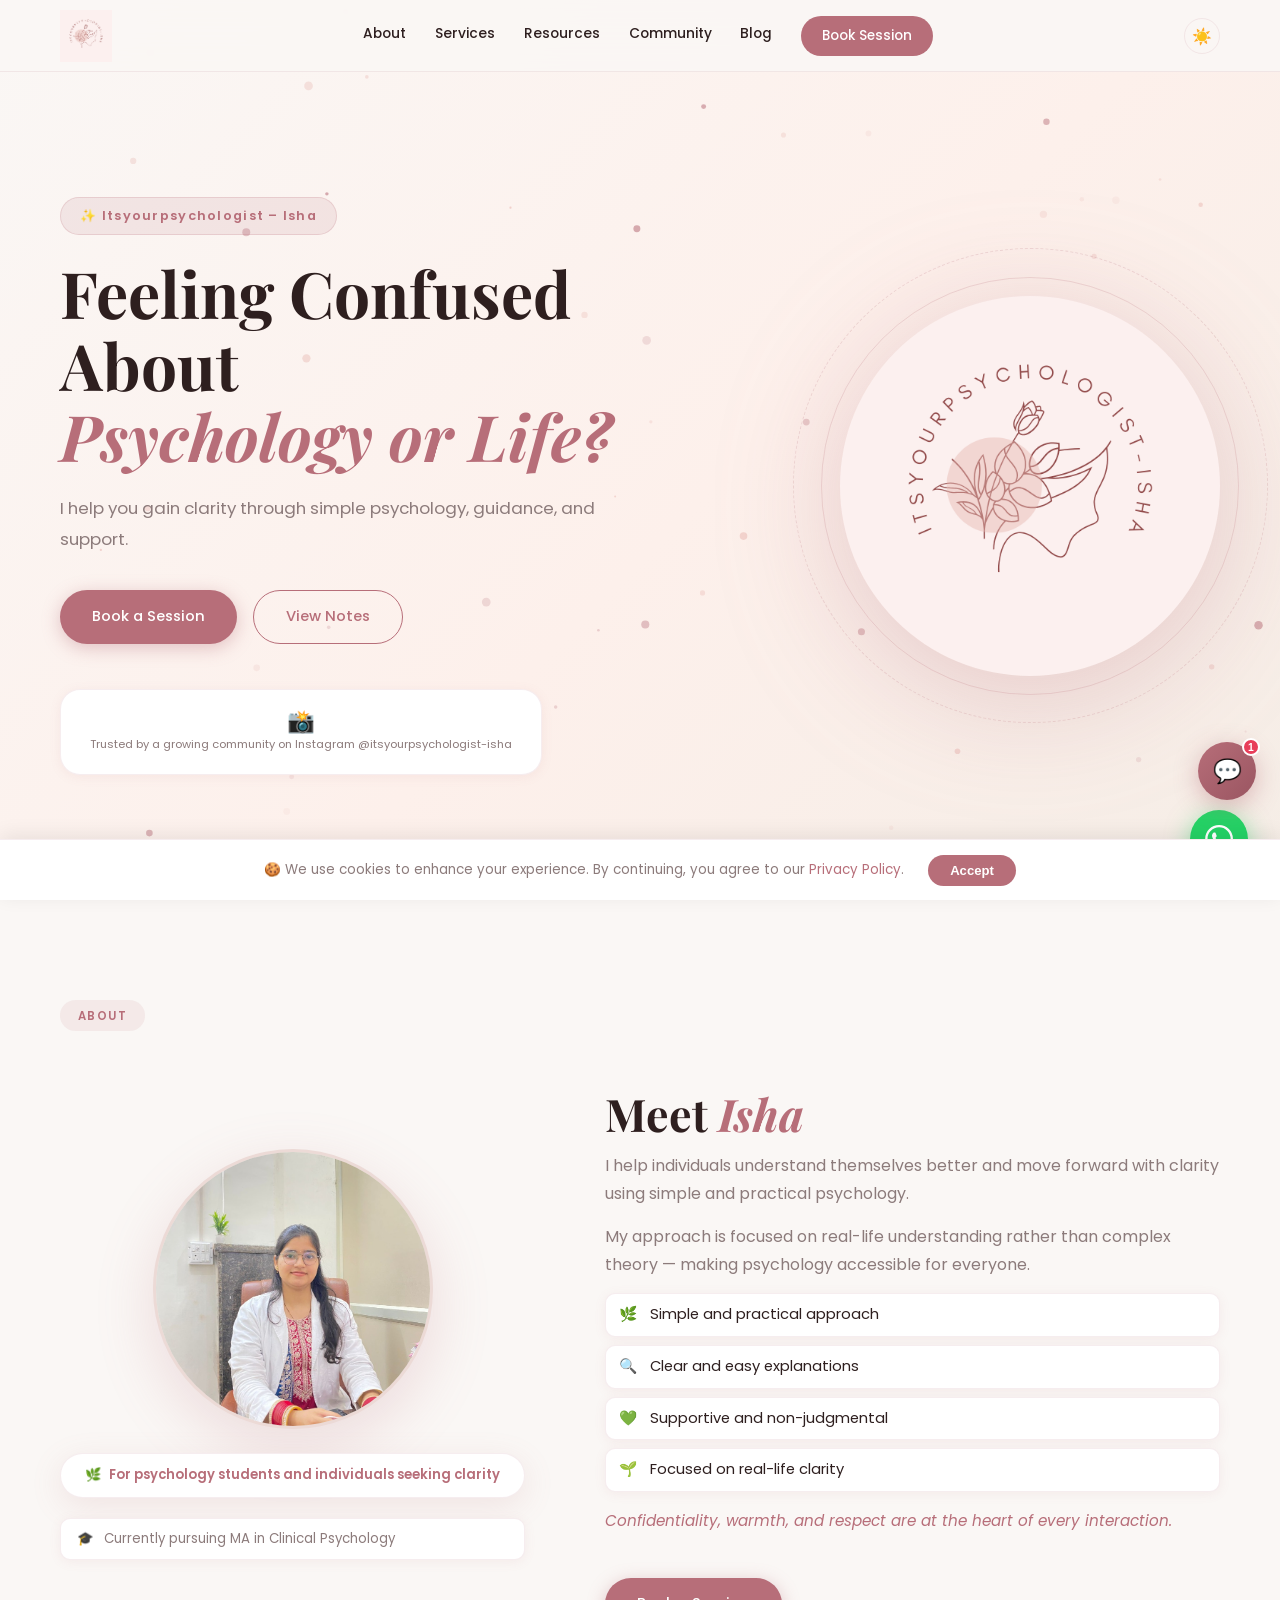
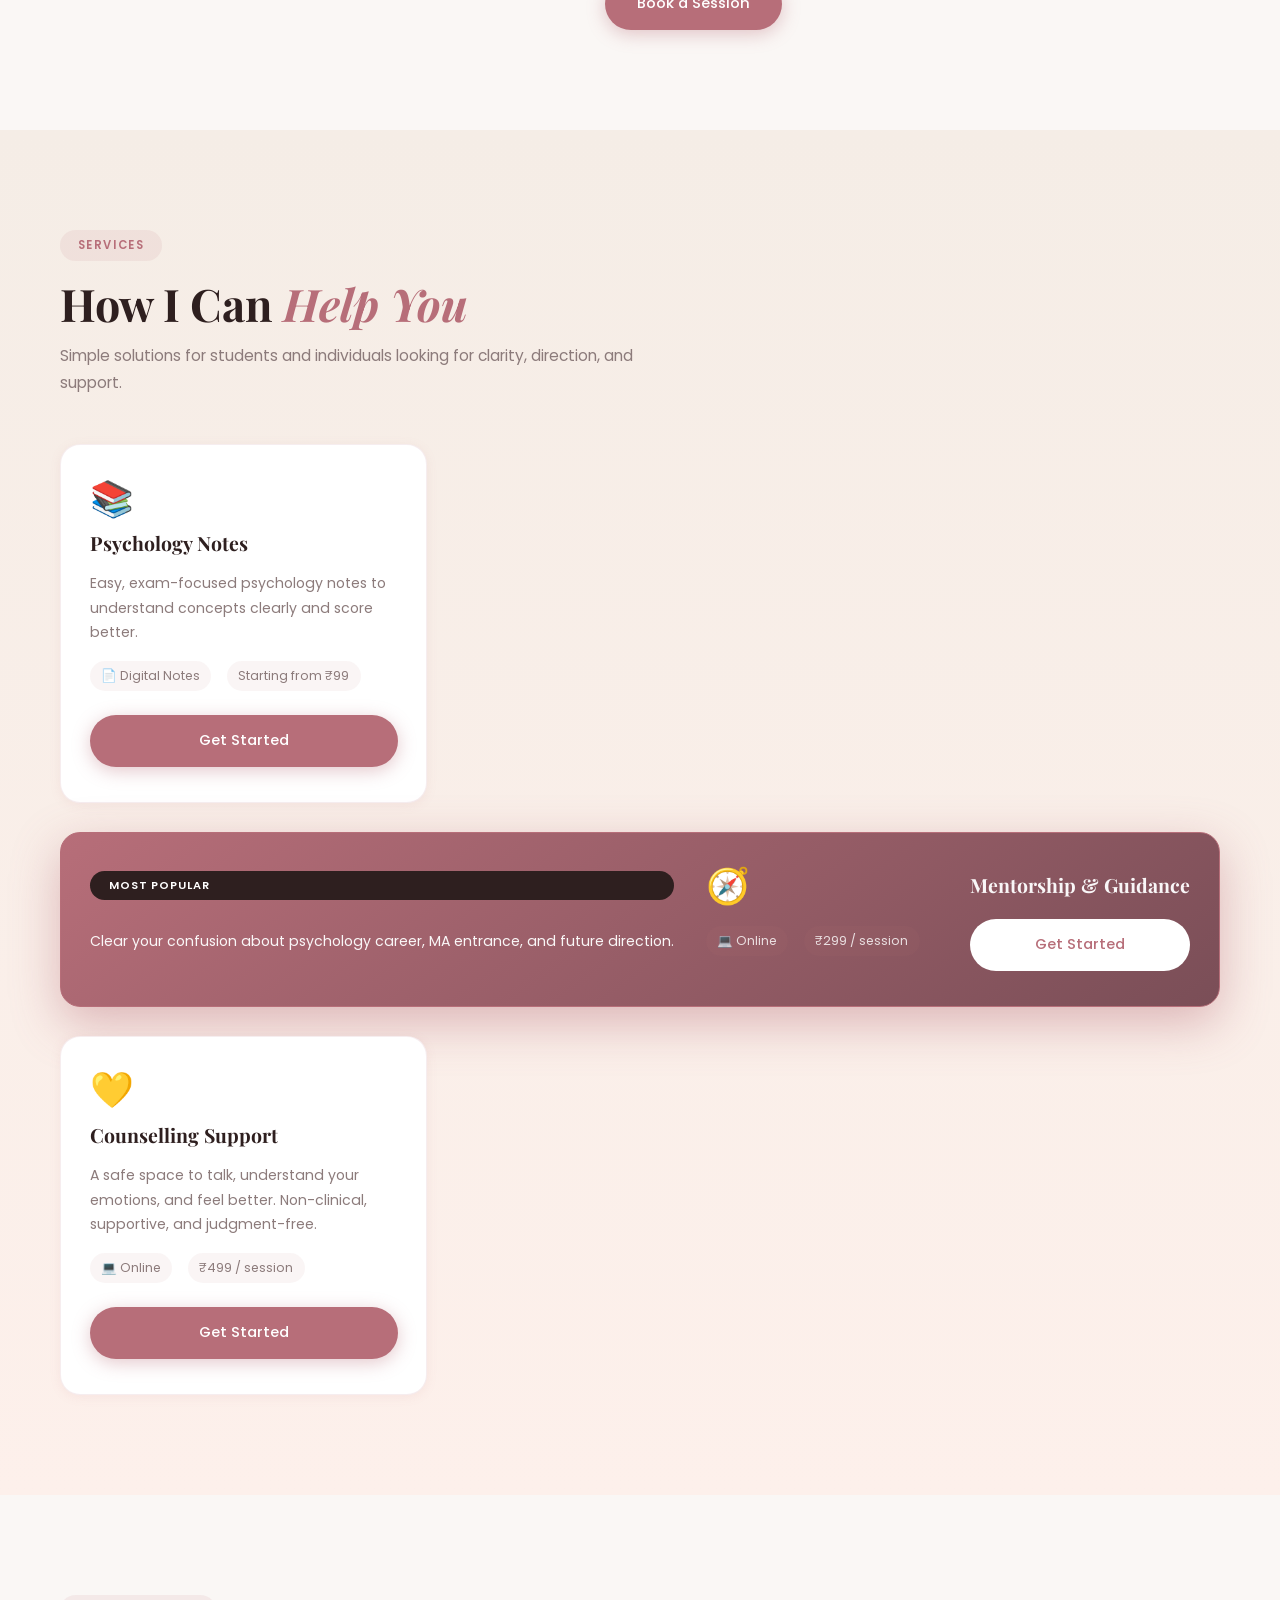
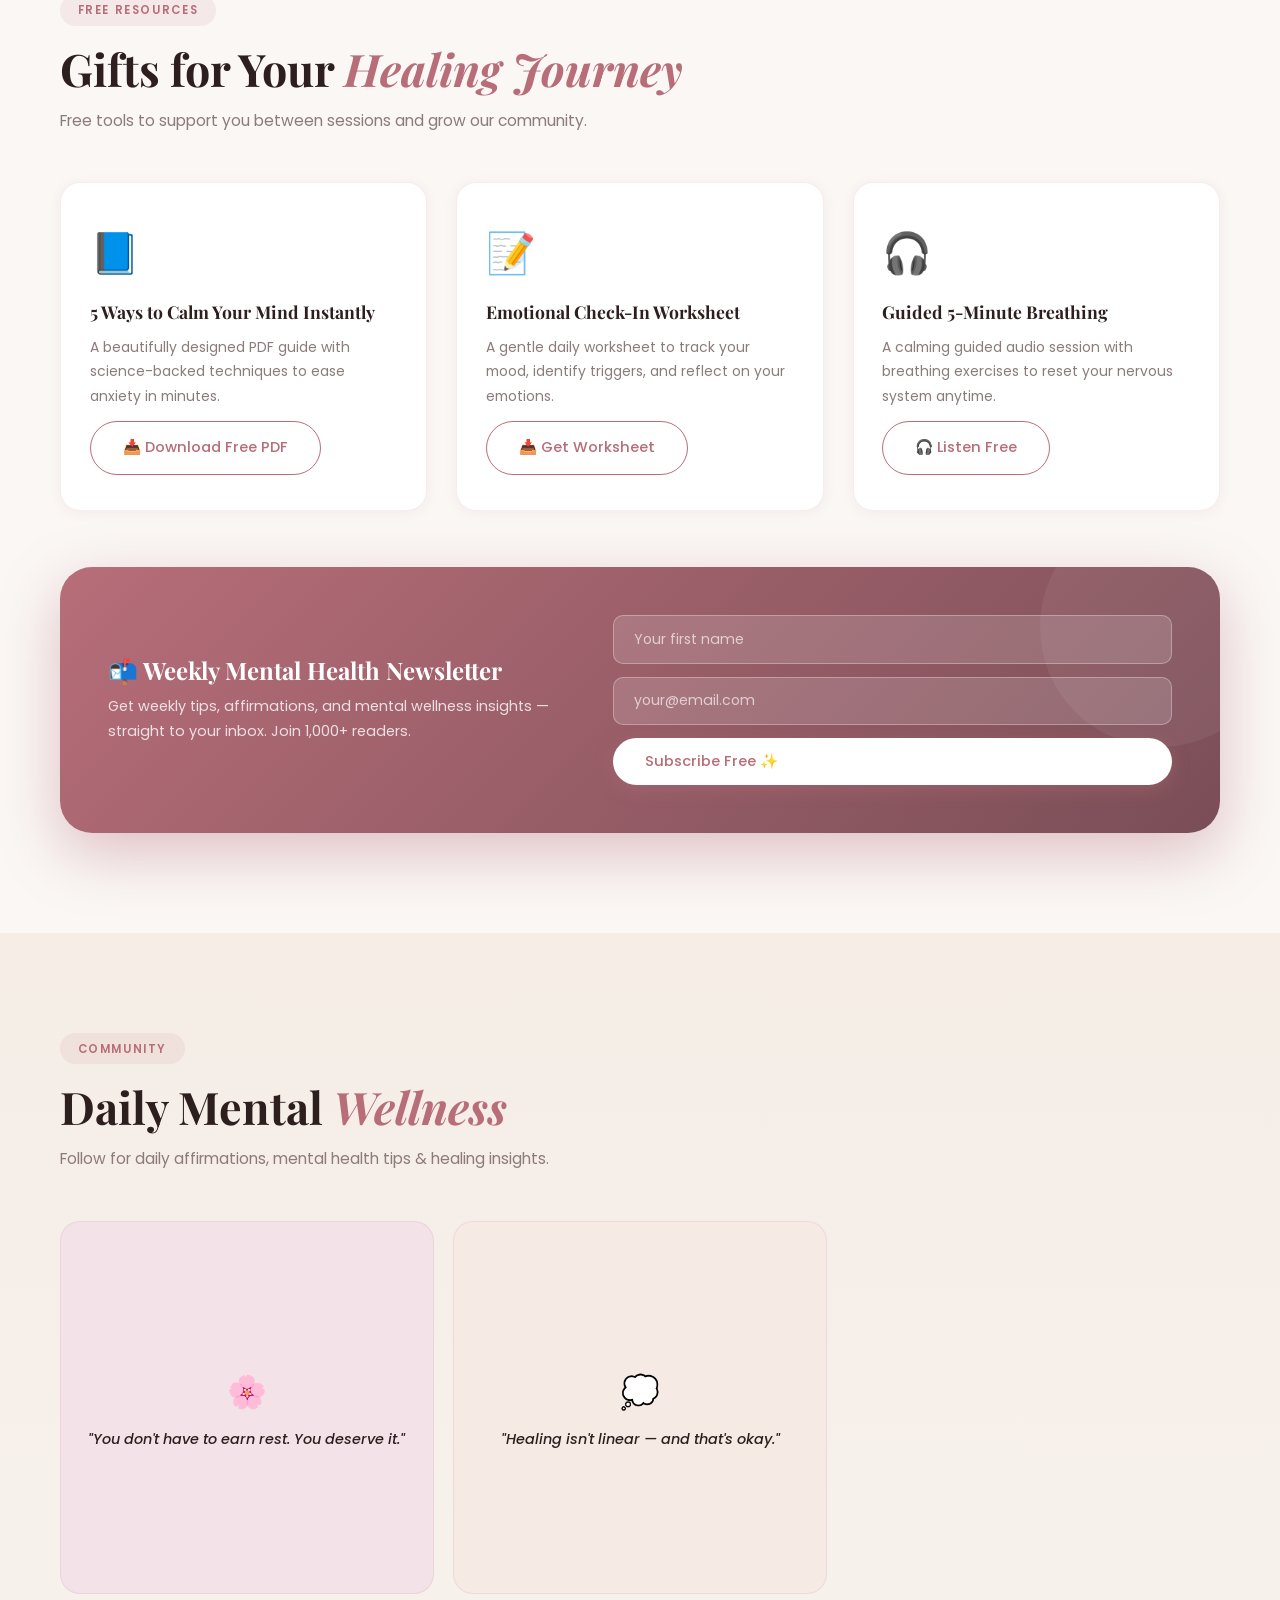
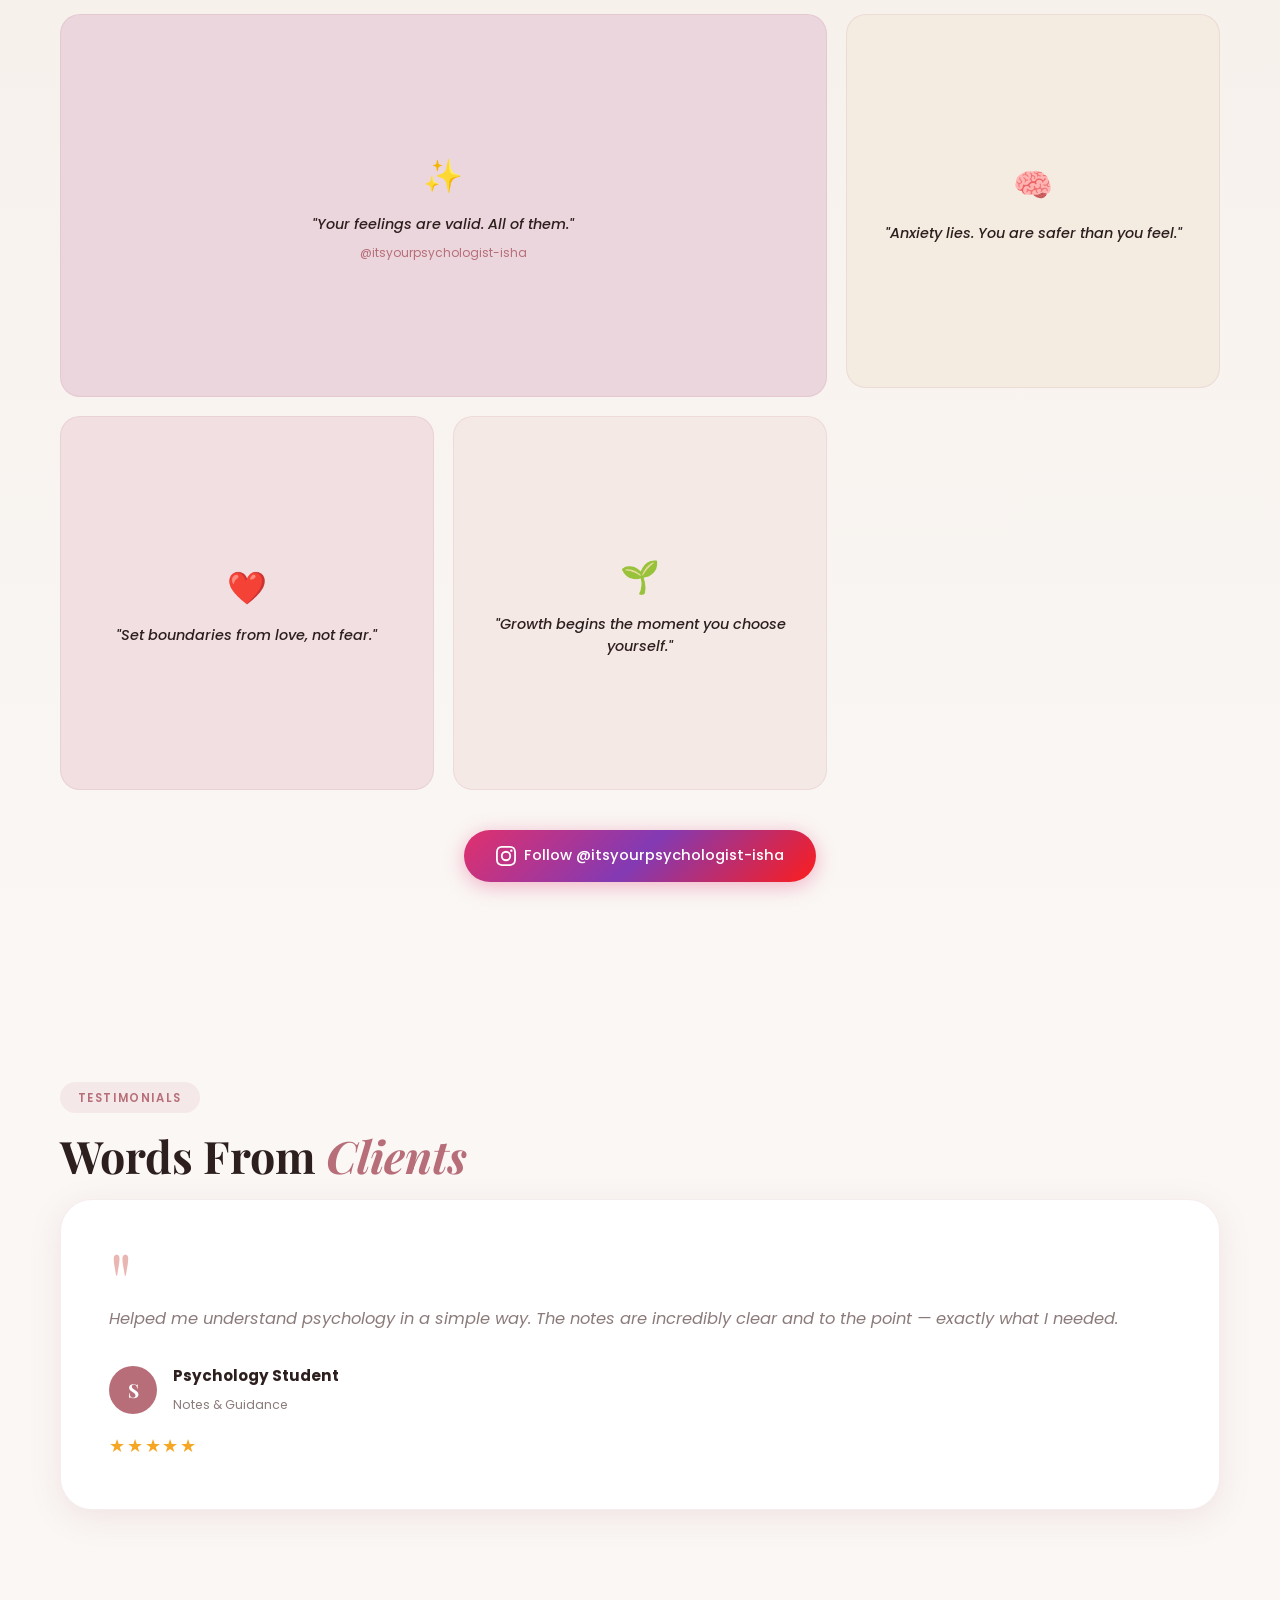
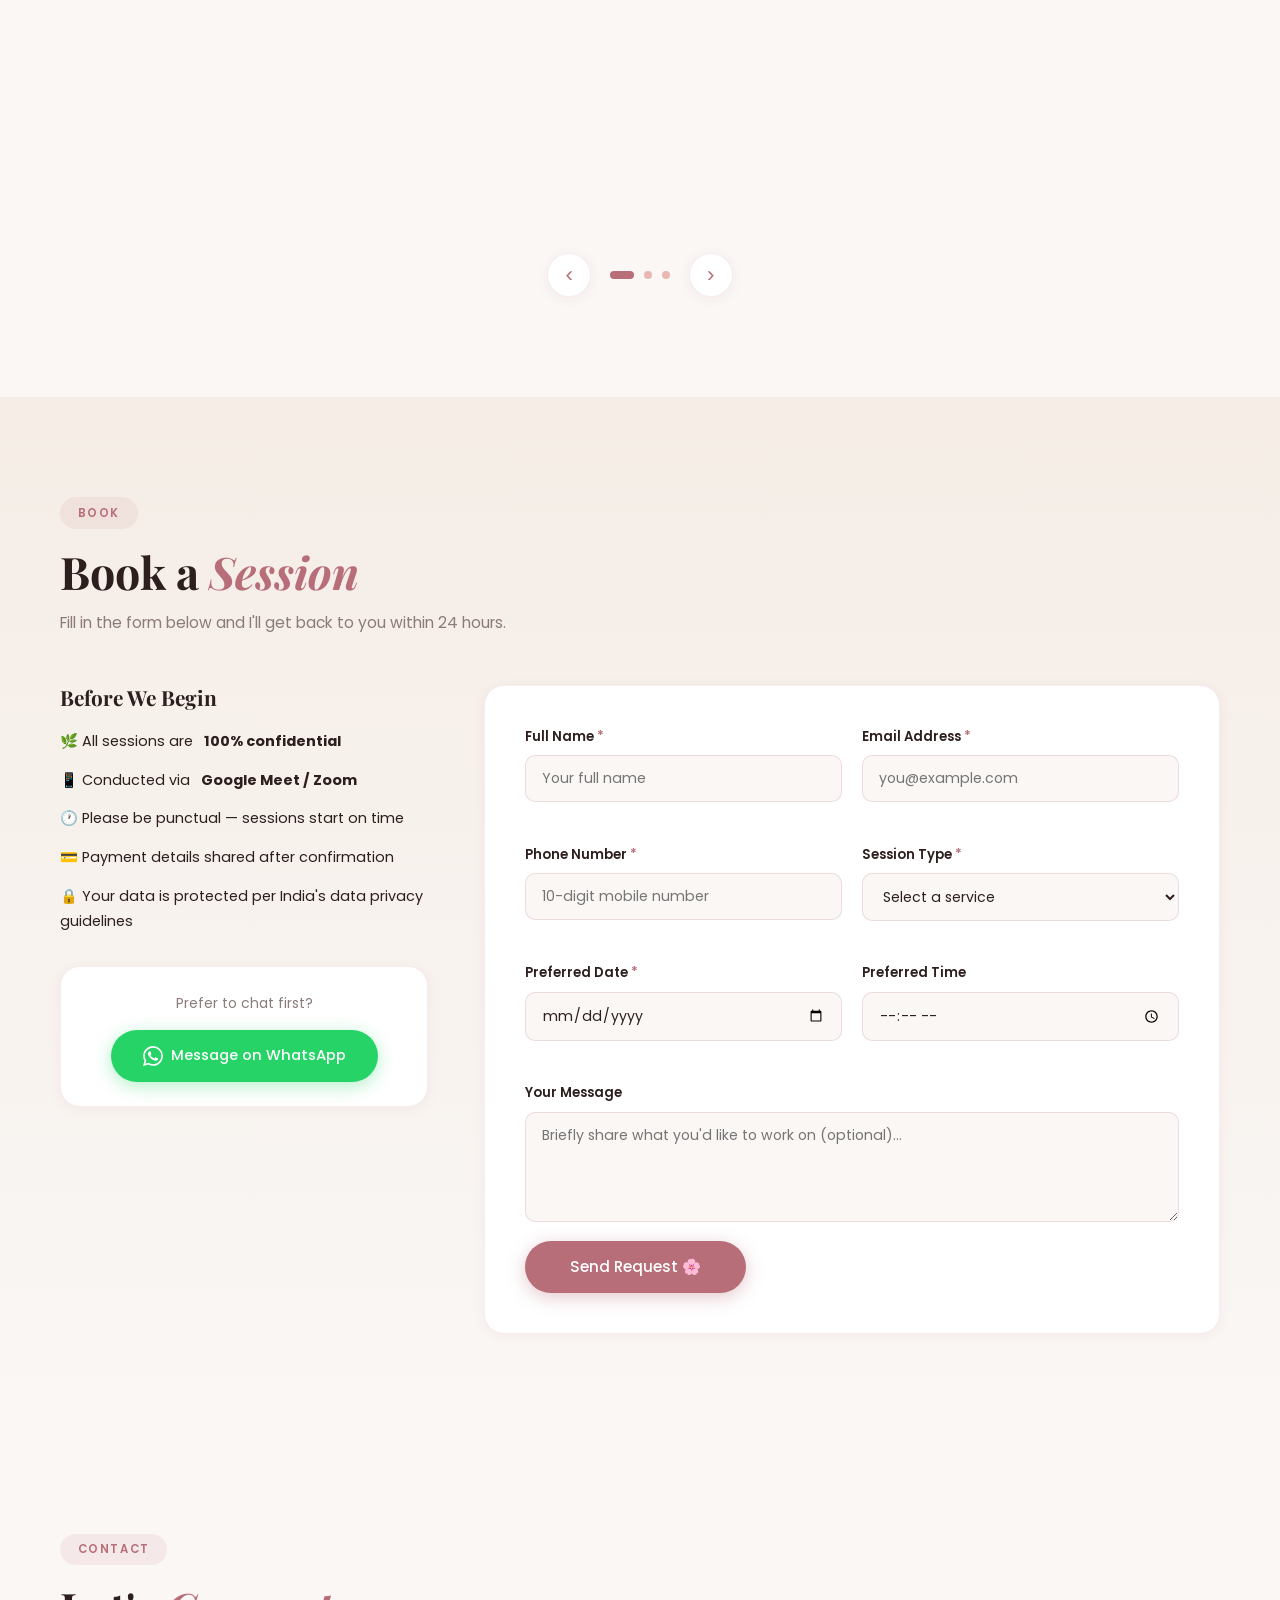
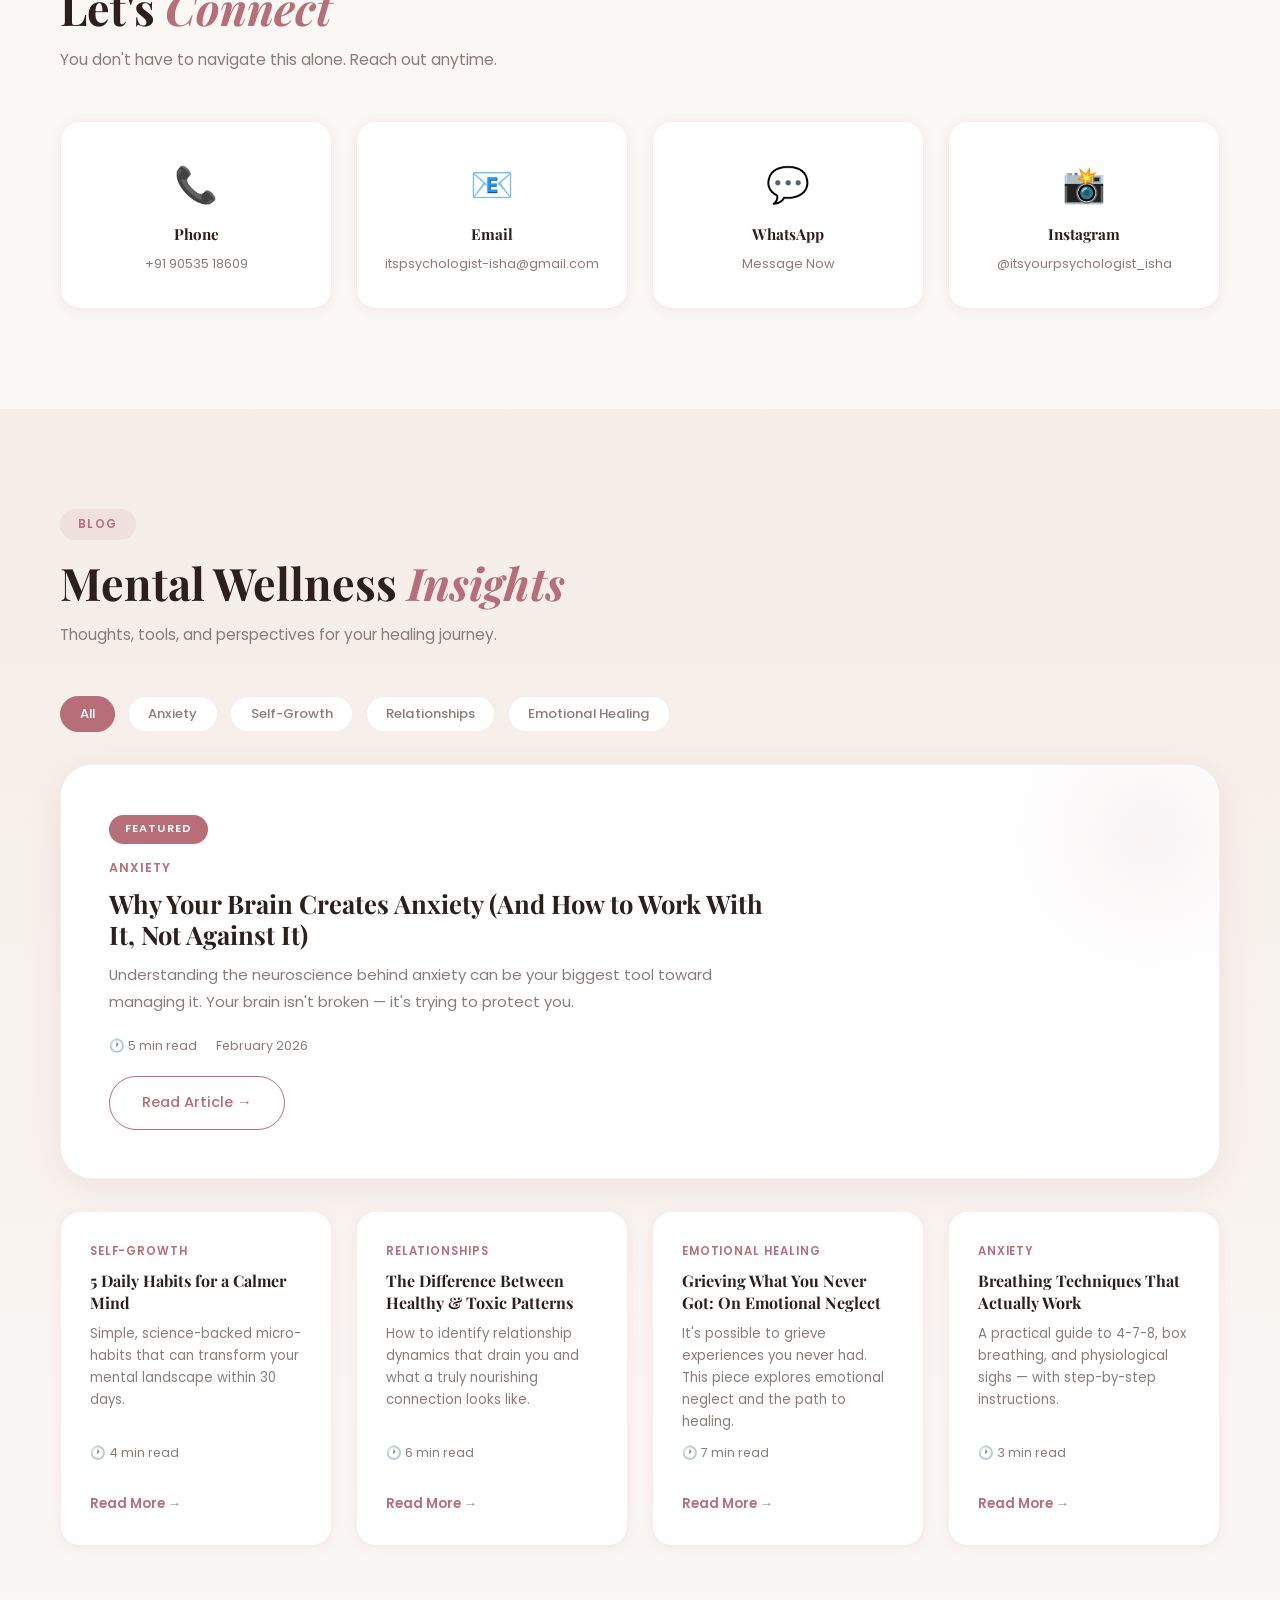
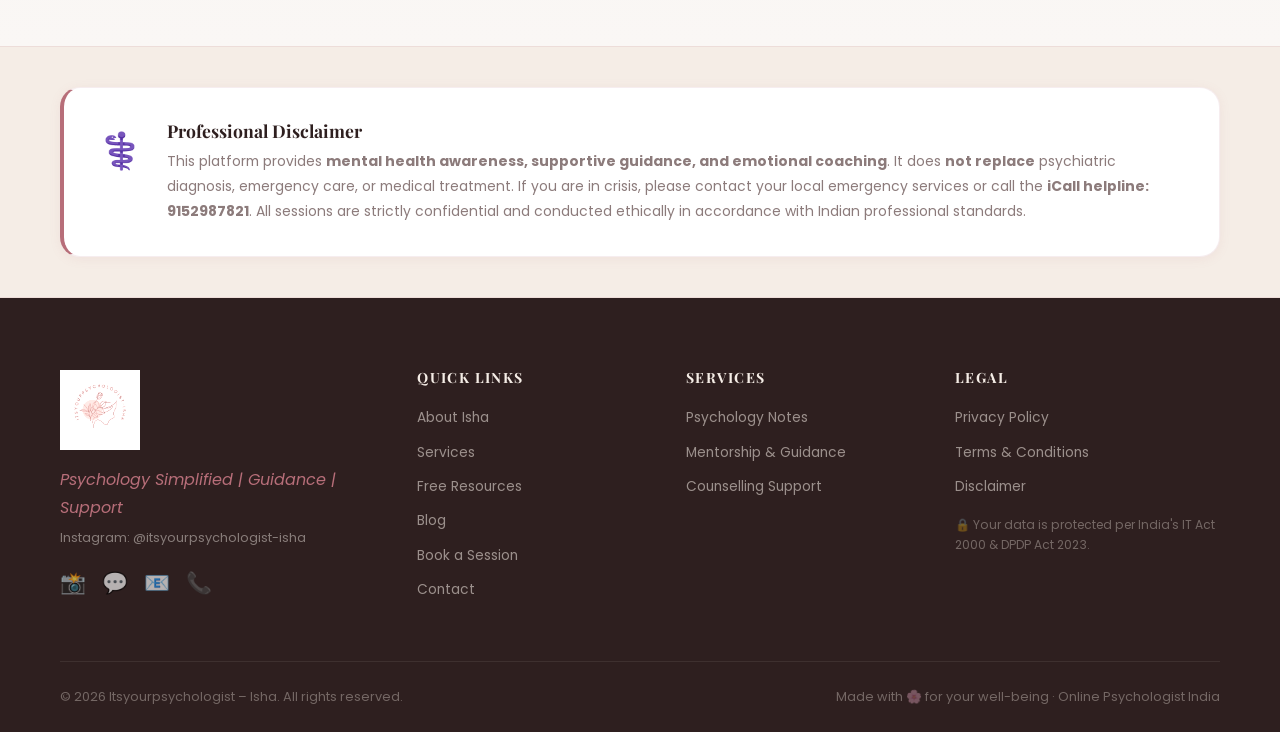
==== commit afd4beb9: "Add files via upload" ====
--- a/index.html
+++ b/index.html
@@ -79,20 +79,14 @@
     <div class="hero-inner">
       <div class="hero-content">
         <div class="hero-badge animate-fade-up">✨ Itsyourpsychologist – Isha</div>
-        <h1 class="hero-headline animate-fade-up delay-1">Rise Above.<br /><em>Heal Within.</em></h1>
-        <p class="hero-sub animate-fade-up delay-2">A safe mental space where your thoughts can float freely<br
-            class="br-d" /> and your heart can feel lighter.</p>
+        <h1 class="hero-headline animate-fade-up delay-1">Feeling Confused About<br /><em>Psychology or Life?</em></h1>
+        <p class="hero-sub animate-fade-up delay-2">I help you gain clarity through simple psychology, guidance, and support.</p>
         <div class="hero-actions animate-fade-up delay-3">
           <a href="#booking" class="btn btn-primary glow-btn">Book a Session</a>
-          <a href="#resources" class="btn btn-outline">Explore Free Resources</a>
+          <a href="#services" class="btn btn-outline">View Notes</a>
         </div>
         <div class="hero-social-proof animate-fade-up delay-4">
-          <div class="proof-item"><span class="proof-num">500+</span><span class="proof-label">Clients Supported</span>
-          </div>
-          <div class="proof-divider"></div>
-          <div class="proof-item"><span class="proof-num">4.9★</span><span class="proof-label">Avg. Rating</span></div>
-          <div class="proof-divider"></div>
-          <div class="proof-item"><span class="proof-num">3+</span><span class="proof-label">Years Experience</span>
+          <div class="proof-item"><span class="proof-num">📸</span><span class="proof-label">Trusted by a growing community on Instagram @itsyourpsychologist-isha</span>
           </div>
         </div>
       </div>
@@ -120,34 +114,23 @@
               onerror="this.src='logo.png'" />
           </div>
           <div class="about-badge">
-            <span>🌿</span> Trusted Mental Health Content Creator
+            <span>🌿</span> For psychology students and individuals seeking clarity
           </div>
           <div class="about-credentials">
-            <div class="cred-item"><span>🎓</span> MA Psychology</div>
-            <div class="cred-item"><span>📜</span> Certified Counselor</div>
-            <div class="cred-item"><span>💼</span> 3+ Years Practice</div>
+            <div class="cred-item"><span>🎓</span> Currently pursuing MA in Clinical Psychology</div>
           </div>
         </div>
         <div class="about-content reveal">
           <h2 class="section-title">Meet <em>Isha</em></h2>
-          <p class="about-mission">
-            <strong>Mission:</strong> To make mental wellness accessible, stigma-free, and deeply human — one
-            conversation at a time.
-          </p>
-          <p class="about-vision">
-            <strong>Vision:</strong> An India where every young adult has the emotional tools to rise above life's
-            heaviness and live with clarity, confidence, and inner peace.
-          </p>
-          <p>I am a psychologist and mental health educator who creates a <strong>safe, compassionate, non-judgmental
-              space</strong> for you to explore your emotions and grow.</p>
+          <p>I help individuals understand themselves better and move forward with clarity using simple and practical psychology.</p>
+          <p>My approach is focused on real-life understanding rather than complex theory — making psychology accessible for everyone.</p>
           <ul class="about-list">
-            <li><span>🌸</span> Anxiety & Stress Management</li>
-            <li><span>❤️</span> Emotional Healing & Regulation</li>
-            <li><span>🤝</span> Relationship Clarity</li>
-            <li><span>🌱</span> Self-Growth & Identity</li>
-            <li><span>📚</span> Mental Health Awareness</li>
+            <li><span>🌿</span> Simple and practical approach</li>
+            <li><span>🔍</span> Clear and easy explanations</li>
+            <li><span>💚</span> Supportive and non-judgmental</li>
+            <li><span>🌱</span> Focused on real-life clarity</li>
           </ul>
-          <p class="about-closing"><em>Confidentiality, warmth, and respect are at the heart of every session.</em></p>
+          <p class="about-closing"><em>Confidentiality, warmth, and respect are at the heart of every interaction.</em></p>
           <a href="#booking" class="btn btn-primary" style="margin-top:1.8rem">Book a Session</a>
         </div>
       </div>
@@ -159,87 +142,41 @@
     <div class="container">
       <div class="section-label reveal">Services</div>
       <h2 class="section-title reveal">How I Can <em>Help You</em></h2>
-      <p class="section-sub reveal">All sessions are conducted online — from the comfort and safety of your own space.
-      </p>
+      <p class="section-sub reveal">Simple solutions for students and individuals looking for clarity, direction, and support.</p>
       <div class="services-grid">
 
         <div class="service-card reveal">
-          <div class="service-icon-wrap">🌿</div>
-          <h3>Individual Counseling</h3>
-          <p class="service-desc">A private, confidential space to explore your thoughts, emotions, and life challenges
-            with compassionate guidance.</p>
+          <div class="service-icon-wrap">📚</div>
+          <h3>Psychology Notes</h3>
+          <p class="service-desc">Easy, exam-focused psychology notes to understand concepts clearly and score better.</p>
           <div class="service-meta">
-            <span>⏱ 50 min</span>
-            <span>💻 Online</span>
-            <span>₹1,200 / session</span>
-          </div>
-          <a href="#booking" class="btn btn-primary service-btn">Book Now</a>
-        </div>
-
-        <div class="service-card reveal">
-          <div class="service-icon-wrap">💬</div>
-          <h3>Anxiety & Stress Support</h3>
-          <p class="service-desc">Learn practical tools to manage anxiety, calm your nervous system, and build lasting
-            emotional resilience.</p>
-          <div class="service-meta">
-            <span>⏱ 50 min</span>
-            <span>💻 Online</span>
-            <span>₹1,200 / session</span>
-          </div>
-          <a href="#booking" class="btn btn-primary service-btn">Book Now</a>
+            <span>📄 Digital Notes</span>
+            <span>Starting from ₹99</span>
+          </div>
+          <a href="#booking" class="btn btn-primary service-btn">Get Started</a>
         </div>
 
         <div class="service-card featured reveal">
           <div class="featured-tag">Most Popular</div>
-          <div class="service-icon-wrap">❤️</div>
-          <h3>Relationship Clarity</h3>
-          <p class="service-desc">Navigate relationship patterns, boundaries, and emotional dynamics with clarity and
-            self-compassion.</p>
+          <div class="service-icon-wrap">🧭</div>
+          <h3>Mentorship & Guidance</h3>
+          <p class="service-desc">Clear your confusion about psychology career, MA entrance, and future direction.</p>
           <div class="service-meta">
-            <span>⏱ 55 min</span>
             <span>💻 Online</span>
-            <span>₹1,400 / session</span>
-          </div>
-          <a href="#booking" class="btn btn-light service-btn">Book Now</a>
+            <span>₹299 / session</span>
+          </div>
+          <a href="#booking" class="btn btn-light service-btn">Get Started</a>
         </div>
 
         <div class="service-card reveal">
-          <div class="service-icon-wrap">🧠</div>
-          <h3>Emotional Regulation Coaching</h3>
-          <p class="service-desc">Develop emotional intelligence and regulation skills to respond — not react — to
-            life's challenges.</p>
+          <div class="service-icon-wrap">💛</div>
+          <h3>Counselling Support</h3>
+          <p class="service-desc">A safe space to talk, understand your emotions, and feel better. Non-clinical, supportive, and judgment-free.</p>
           <div class="service-meta">
-            <span>⏱ 60 min</span>
             <span>💻 Online</span>
-            <span>₹1,500 / session</span>
-          </div>
-          <a href="#booking" class="btn btn-primary service-btn">Book Now</a>
-        </div>
-
-        <div class="service-card reveal">
-          <div class="service-icon-wrap">📚</div>
-          <h3>Mental Health Workshops</h3>
-          <p class="service-desc">Online group workshops on anxiety, self-esteem, emotional healing, and mental wellness
-            awareness.</p>
-          <div class="service-meta">
-            <span>⏱ 90 min</span>
-            <span>💻 Online Group</span>
-            <span>₹600 / person</span>
-          </div>
-          <a href="#booking" class="btn btn-primary service-btn">Book Now</a>
-        </div>
-
-        <div class="service-card reveal">
-          <div class="service-icon-wrap">🎓</div>
-          <h3>Psychology Student Coaching</h3>
-          <p class="service-desc">Personalized coaching for students pursuing psychology — career guidance, study
-            strategies, internship navigation, and professional development support.</p>
-          <div class="service-meta">
-            <span>⏱ 45 min</span>
-            <span>💻 Online</span>
-            <span>₹800 / session</span>
-          </div>
-          <a href="#booking" class="btn btn-primary service-btn">Book Now</a>
+            <span>₹499 / session</span>
+          </div>
+          <a href="#booking" class="btn btn-primary service-btn">Get Started</a>
         </div>
 
       </div>
@@ -326,7 +263,7 @@
         </div>
         <div class="insta-tile featured-insta" style="--h:hsl(340,35%,88%)">
           <div class="insta-inner"><span>✨</span>
-            <p>"Your feelings are valid. All of them."</p><small>@itsyourpsychologist_isha</small>
+            <p>"Your feelings are valid. All of them."</p><small>@itsyourpsychologist-isha</small>
           </div>
         </div>
         <div class="insta-tile" style="--h:hsl(30,45%,92%)">
@@ -351,7 +288,7 @@
             <path
               d="M12 2.163c3.204 0 3.584.012 4.85.07 3.252.148 4.771 1.691 4.919 4.919.058 1.265.069 1.645.069 4.849 0 3.205-.012 3.584-.069 4.849-.149 3.225-1.664 4.771-4.919 4.919-1.266.058-1.644.07-4.85.07-3.204 0-3.584-.012-4.849-.07-3.26-.149-4.771-1.699-4.919-4.92-.058-1.265-.07-1.644-.07-4.849 0-3.204.013-3.583.07-4.849.149-3.227 1.664-4.771 4.919-4.919 1.266-.057 1.645-.069 4.849-.069zM12 0C8.741 0 8.333.014 7.053.072 2.695.272.273 2.69.073 7.052.014 8.333 0 8.741 0 12c0 3.259.014 3.668.072 4.948.2 4.358 2.618 6.78 6.98 6.98C8.333 23.986 8.741 24 12 24c3.259 0 3.668-.014 4.948-.072 4.354-.2 6.782-2.618 6.979-6.98.059-1.28.073-1.689.073-4.948 0-3.259-.014-3.667-.072-4.947-.196-4.354-2.617-6.78-6.979-6.98C15.668.014 15.259 0 12 0zm0 5.838a6.162 6.162 0 100 12.324 6.162 6.162 0 000-12.324zM12 16a4 4 0 110-8 4 4 0 010 8zm6.406-11.845a1.44 1.44 0 100 2.881 1.44 1.44 0 000-2.881z" />
           </svg>
-          Follow @itsyourpsychologist_isha
+          Follow @itsyourpsychologist-isha
         </a>
       </div>
     </div>
@@ -367,61 +304,35 @@
 
           <div class="testimonial-card active">
             <div class="testimonial-quote">"</div>
-            <p class="testimonial-text">Talking to Isha felt like talking to a friend who truly understands psychology.
-              She helped me manage my anxiety without judgment. My sleep improved, my panic attacks reduced — I feel
-              like a new person.</p>
+            <p class="testimonial-text">Helped me understand psychology in a simple way. The notes are incredibly clear and to the point — exactly what I needed.</p>
             <div class="testimonial-author">
-              <div class="author-avatar">A</div>
-              <div><strong>Ananya S.</strong><span>Anxiety & Stress Support</span></div>
+              <div class="author-avatar">S</div>
+              <div><strong>Psychology Student</strong><span>Notes & Guidance</span></div>
             </div>
             <div class="testimonial-stars">★★★★★</div>
           </div>
 
           <div class="testimonial-card">
             <div class="testimonial-quote">"</div>
-            <p class="testimonial-text">I was struggling with my relationship and didn't know where to turn. Isha's
-              sessions gave me clarity about my own patterns and helped me communicate better. Truly life-changing.</p>
+            <p class="testimonial-text">Very supportive and easy to talk to. I felt heard and understood for the first time. Isha creates a truly safe space.</p>
             <div class="testimonial-author">
-              <div class="author-avatar" style="background:var(--blush)">R</div>
-              <div><strong>Riya M.</strong><span>Relationship Clarity Session</span></div>
+              <div class="author-avatar" style="background:var(--blush)">A</div>
+              <div><strong>Counselling Client</strong><span>Emotional Support</span></div>
             </div>
             <div class="testimonial-stars">★★★★★</div>
           </div>
 
           <div class="testimonial-card">
             <div class="testimonial-quote">"</div>
-            <p class="testimonial-text">The emotional regulation techniques Isha taught me have become part of my daily
-              routine. I no longer feel overwhelmed by small things. Her approach is gentle, effective, and deeply
-              caring.</p>
+            <p class="testimonial-text">Guidance was clear and practical. I finally have a direction for my psychology career after feeling lost for months.</p>
             <div class="testimonial-author">
-              <div class="author-avatar" style="background:#c5a0a5">K</div>
-              <div><strong>Kavya T.</strong><span>Emotional Regulation Coaching</span></div>
+              <div class="author-avatar" style="background:#c5a0a5">R</div>
+              <div><strong>MA Aspirant</strong><span>Mentorship</span></div>
             </div>
             <div class="testimonial-stars">★★★★★</div>
           </div>
 
-          <div class="testimonial-card">
-            <div class="testimonial-quote">"</div>
-            <p class="testimonial-text">Isha's workshop on mental health awareness was eye-opening. She makes complex
-              psychology simple and relatable. I highly recommend her to anyone navigating difficult emotions.</p>
-            <div class="testimonial-author">
-              <div class="author-avatar" style="background:#d4a0a5">P</div>
-              <div><strong>Priya D.</strong><span>Mental Health Workshop</span></div>
-            </div>
-            <div class="testimonial-stars">★★★★★</div>
-          </div>
-
-          <div class="testimonial-card">
-            <div class="testimonial-quote">"</div>
-            <p class="testimonial-text">After just 4 sessions of individual counseling, I found a new sense of
-              self-worth and direction. Isha listens without judgment and guides without pressure. I couldn't be more
-              grateful.</p>
-            <div class="testimonial-author">
-              <div class="author-avatar" style="background:#b88a90">S</div>
-              <div><strong>Shreya V.</strong><span>Individual Counseling</span></div>
-            </div>
-            <div class="testimonial-stars">★★★★★</div>
-          </div>
+
 
         </div>
         <div class="slider-controls">
@@ -488,12 +399,9 @@
               <label for="sessionType">Session Type <span class="req">*</span></label>
               <select id="sessionType" name="sessionType" aria-required="true">
                 <option value="">Select a service</option>
-                <option value="counseling">Individual Counseling – ₹1,200</option>
-                <option value="anxiety">Anxiety & Stress Support – ₹1,200</option>
-                <option value="relationship">Relationship Clarity – ₹1,400</option>
-                <option value="coaching">Emotional Regulation Coaching – ₹1,500</option>
-                <option value="workshop">Mental Health Workshop – ₹600</option>
-                <option value="student-coaching">Psychology Student Coaching – ₹800</option>
+                <option value="notes">Psychology Notes – Starting from ₹99</option>
+                <option value="guidance">Mentorship & Guidance – ₹299 / session</option>
+                <option value="counselling">Counselling Support – ₹499 / session</option>
               </select>
               <span class="field-error" id="sessionTypeError"></span>
             </div>
@@ -634,8 +542,8 @@
       <div class="footer-grid">
         <div class="footer-brand">
           <img src="logo.png" alt="Itsyourpsychologist – Isha" class="footer-logo-img" />
-          <p class="footer-tagline"><em>Rise Above. Heal Within.</em></p>
-          <p class="footer-note">Online Sessions · India · Est. 2022</p>
+          <p class="footer-tagline"><em>Psychology Simplified | Guidance | Support</em></p>
+          <p class="footer-note">Instagram: @itsyourpsychologist-isha</p>
           <div class="footer-socials">
             <a href="https://instagram.com/itsyourpsychologist_isha" target="_blank" rel="noopener"
               aria-label="Instagram">📸</a>
@@ -655,12 +563,9 @@
         </div>
         <div class="footer-links">
           <h5>Services</h5>
-          <a href="#services">Individual Counseling</a>
-          <a href="#services">Anxiety Support</a>
-          <a href="#services">Relationship Clarity</a>
-          <a href="#services">Emotional Coaching</a>
-          <a href="#services">Workshops</a>
-          <a href="#services">Psychology Student Coaching</a>
+          <a href="#services">Psychology Notes</a>
+          <a href="#services">Mentorship & Guidance</a>
+          <a href="#services">Counselling Support</a>
         </div>
         <div class="footer-links">
           <h5>Legal</h5>
@@ -697,10 +602,69 @@
     </svg>
   </a>
 
+  <!-- ════ CHATBOT FLOATING WIDGET ════ -->
+  <div class="chatbot-widget" id="chatbotWidget">
+    <div class="chatbot-panel" id="chatbotPanel" aria-label="Chat with Isha's AI Assistant" role="dialog">
+      <div class="chatbot-header">
+        <div class="chatbot-header-info">
+          <span class="chatbot-avatar">🌸</span>
+          <div>
+            <strong>Isha's AI Assistant</strong>
+            <span class="chatbot-status">● Online</span>
+          </div>
+        </div>
+        <button class="chatbot-close" id="chatbotClose" aria-label="Close chat">✕</button>
+      </div>
+      <div class="chatbot-iframe-wrap">
+        <iframe
+          src="https://www.chatbase.co/chatbot-iframe/7lPYCSUW0NJhvL_yXGXdY"
+          width="100%"
+          style="height:100%;border:none;"
+          title="Isha AI Chat Assistant"
+          loading="lazy"
+        ></iframe>
+      </div>
+    </div>
+    <button class="chatbot-toggle" id="chatbotToggle" aria-label="Open chat assistant" title="Chat with Isha's AI">
+      <span class="chatbot-icon chatbot-icon-open">💬</span>
+      <span class="chatbot-icon chatbot-icon-close" style="display:none;">✕</span>
+      <span class="chatbot-badge">1</span>
+    </button>
+  </div>
+
   <!-- ════ SCROLL TO TOP ════ -->
   <button class="scroll-top" id="scrollTop" aria-label="Scroll to top">↑</button>
 
   <script src="script.js"></script>
+  <script>
+    // ── Chatbot Widget ──
+    const chatbotToggle = document.getElementById('chatbotToggle');
+    const chatbotPanel  = document.getElementById('chatbotPanel');
+    const chatbotClose  = document.getElementById('chatbotClose');
+    const iconOpen      = chatbotToggle.querySelector('.chatbot-icon-open');
+    const iconClose     = chatbotToggle.querySelector('.chatbot-icon-close');
+    const badge         = chatbotToggle.querySelector('.chatbot-badge');
+    let isOpen = false;
+
+    function openChat() {
+      isOpen = true;
+      chatbotPanel.classList.add('active');
+      iconOpen.style.display  = 'none';
+      iconClose.style.display = 'inline';
+      if (badge) badge.style.display = 'none';
+      chatbotToggle.setAttribute('aria-label', 'Close chat assistant');
+    }
+    function closeChat() {
+      isOpen = false;
+      chatbotPanel.classList.remove('active');
+      iconOpen.style.display  = 'inline';
+      iconClose.style.display = 'none';
+      chatbotToggle.setAttribute('aria-label', 'Open chat assistant');
+    }
+
+    chatbotToggle.addEventListener('click', () => isOpen ? closeChat() : openChat());
+    chatbotClose.addEventListener('click', closeChat);
+  </script>
 </body>
 
 </html>
--- a/style.css
+++ b/style.css
@@ -2103,4 +2103,171 @@
   .slider-controls {
     margin-top: calc(460px + 1.5rem);
   }
+}
+
+/* ══ CHATBOT FLOATING WIDGET ══ */
+.chatbot-widget {
+  position: fixed;
+  bottom: 100px;   /* sits above WhatsApp button */
+  right: 24px;
+  z-index: 9998;
+  display: flex;
+  flex-direction: column;
+  align-items: flex-end;
+  gap: 12px;
+}
+
+/* Toggle button */
+.chatbot-toggle {
+  position: relative;
+  width: 58px;
+  height: 58px;
+  border-radius: 50%;
+  background: linear-gradient(135deg, var(--rose), var(--rose-dark));
+  border: none;
+  cursor: pointer;
+  box-shadow: 0 6px 24px rgba(183, 110, 121, .45);
+  display: flex;
+  align-items: center;
+  justify-content: center;
+  font-size: 1.45rem;
+  transition: transform .3s ease, box-shadow .3s ease;
+  color: #fff;
+}
+
+.chatbot-toggle:hover {
+  transform: scale(1.1);
+  box-shadow: 0 10px 32px rgba(183, 110, 121, .55);
+}
+
+/* Notification badge */
+.chatbot-badge {
+  position: absolute;
+  top: -4px;
+  right: -4px;
+  background: #e83e5a;
+  color: #fff;
+  font-size: .65rem;
+  font-weight: 700;
+  width: 18px;
+  height: 18px;
+  border-radius: 50%;
+  display: flex;
+  align-items: center;
+  justify-content: center;
+  border: 2px solid #fff;
+  animation: badgePop .4s ease;
+}
+
+@keyframes badgePop {
+  0%   { transform: scale(0); }
+  80%  { transform: scale(1.2); }
+  100% { transform: scale(1); }
+}
+
+/* Chat panel */
+.chatbot-panel {
+  width: 370px;
+  height: 540px;
+  background: var(--card-bg);
+  border-radius: 20px;
+  box-shadow: 0 20px 60px rgba(183, 110, 121, .25);
+  border: 1px solid var(--border);
+  overflow: hidden;
+  display: flex;
+  flex-direction: column;
+  /* Hidden by default */
+  opacity: 0;
+  transform: translateY(20px) scale(.95);
+  pointer-events: none;
+  transition: opacity .3s ease, transform .3s ease;
+}
+
+.chatbot-panel.active {
+  opacity: 1;
+  transform: translateY(0) scale(1);
+  pointer-events: all;
+}
+
+/* Panel header */
+.chatbot-header {
+  background: linear-gradient(135deg, var(--rose), var(--rose-dark));
+  color: #fff;
+  padding: 14px 18px;
+  display: flex;
+  align-items: center;
+  justify-content: space-between;
+  flex-shrink: 0;
+}
+
+.chatbot-header-info {
+  display: flex;
+  align-items: center;
+  gap: 10px;
+}
+
+.chatbot-avatar {
+  font-size: 1.6rem;
+  line-height: 1;
+}
+
+.chatbot-header-info strong {
+  display: block;
+  font-family: 'Poppins', sans-serif;
+  font-size: .9rem;
+  font-weight: 600;
+}
+
+.chatbot-status {
+  font-size: .72rem;
+  opacity: .85;
+}
+
+.chatbot-status::before {
+  content: '';
+}
+
+.chatbot-close {
+  background: rgba(255,255,255,.18);
+  border: none;
+  color: #fff;
+  width: 30px;
+  height: 30px;
+  border-radius: 50%;
+  cursor: pointer;
+  font-size: .85rem;
+  display: flex;
+  align-items: center;
+  justify-content: center;
+  transition: background .2s;
+}
+
+.chatbot-close:hover {
+  background: rgba(255,255,255,.32);
+}
+
+/* Iframe wrapper */
+.chatbot-iframe-wrap {
+  flex: 1;
+  overflow: hidden;
+}
+
+.chatbot-iframe-wrap iframe {
+  display: block;
+  width: 100%;
+  height: 100%;
+  border: none;
+}
+
+/* Mobile adjustments */
+@media (max-width: 480px) {
+  .chatbot-panel {
+    width: calc(100vw - 24px);
+    right: 12px;
+    bottom: 80px;
+  }
+  .chatbot-widget {
+    right: 12px;
+    bottom: 82px;
+  }
 }
